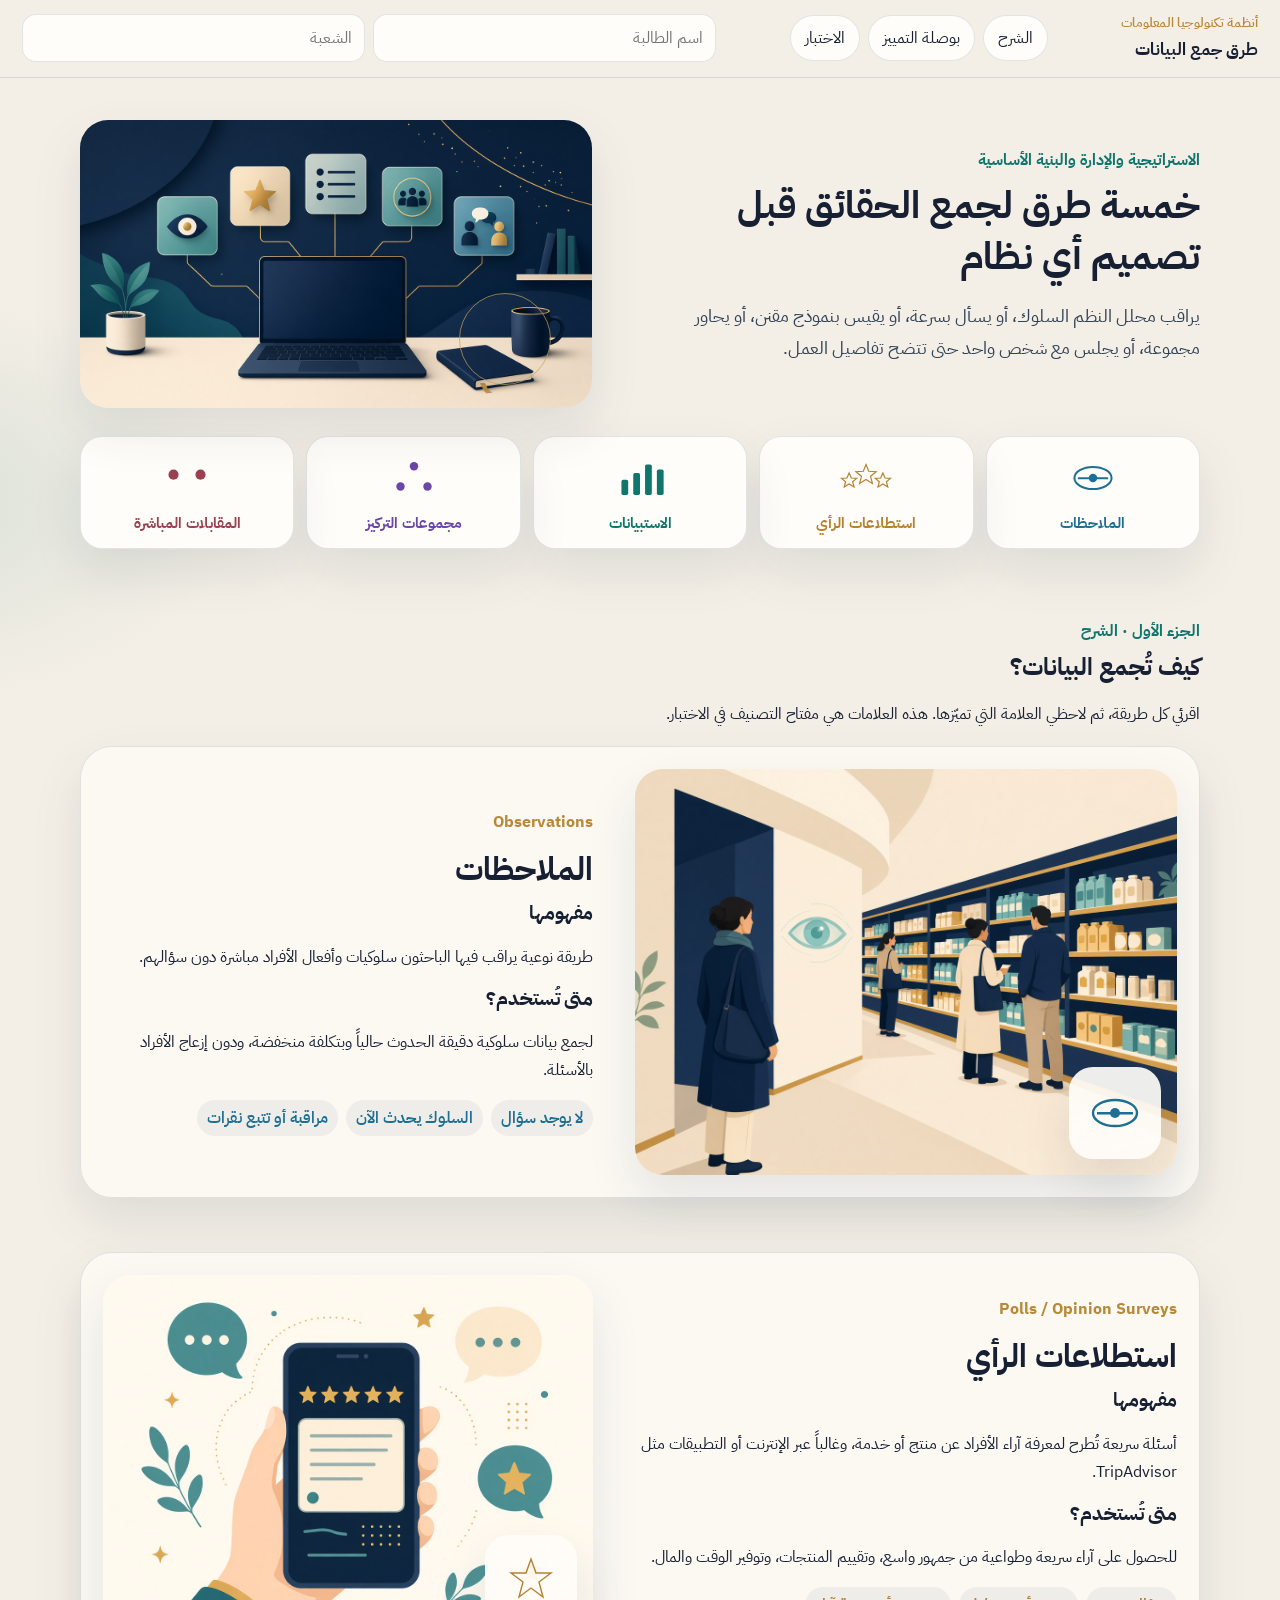
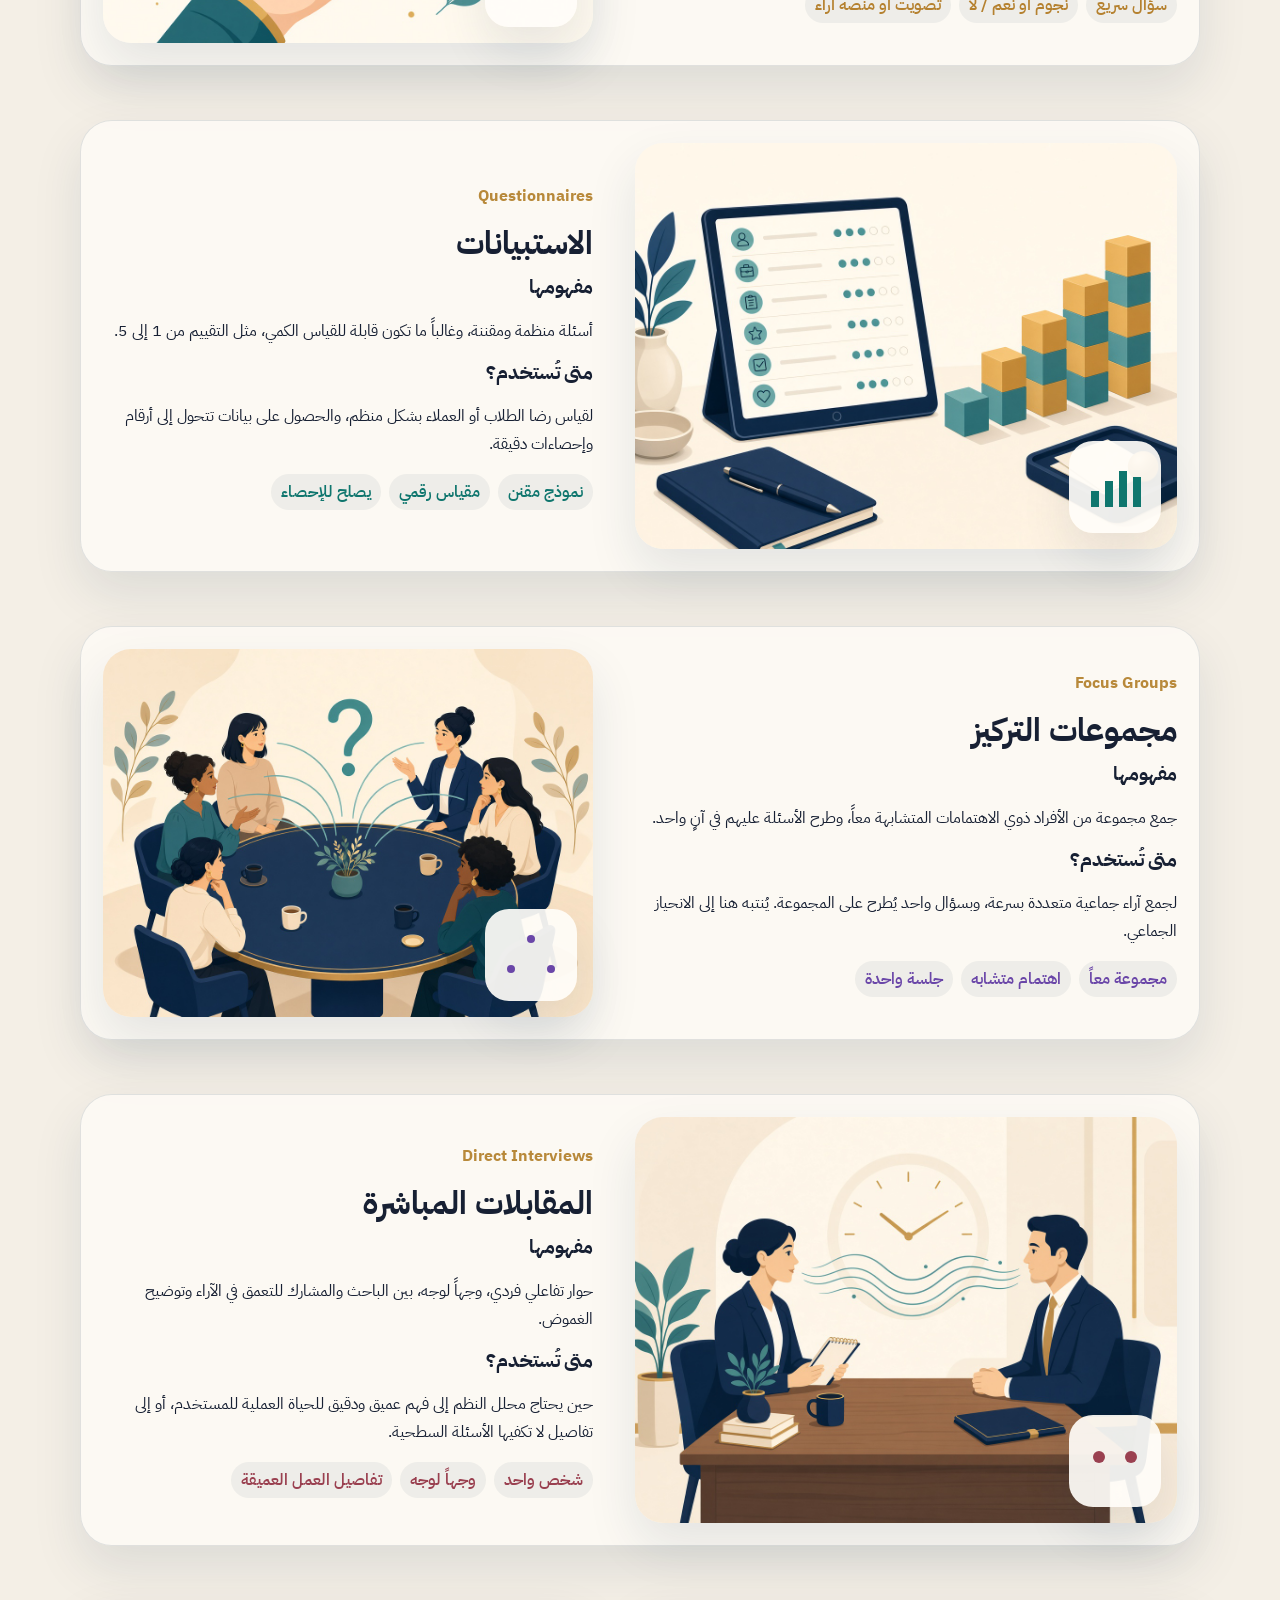
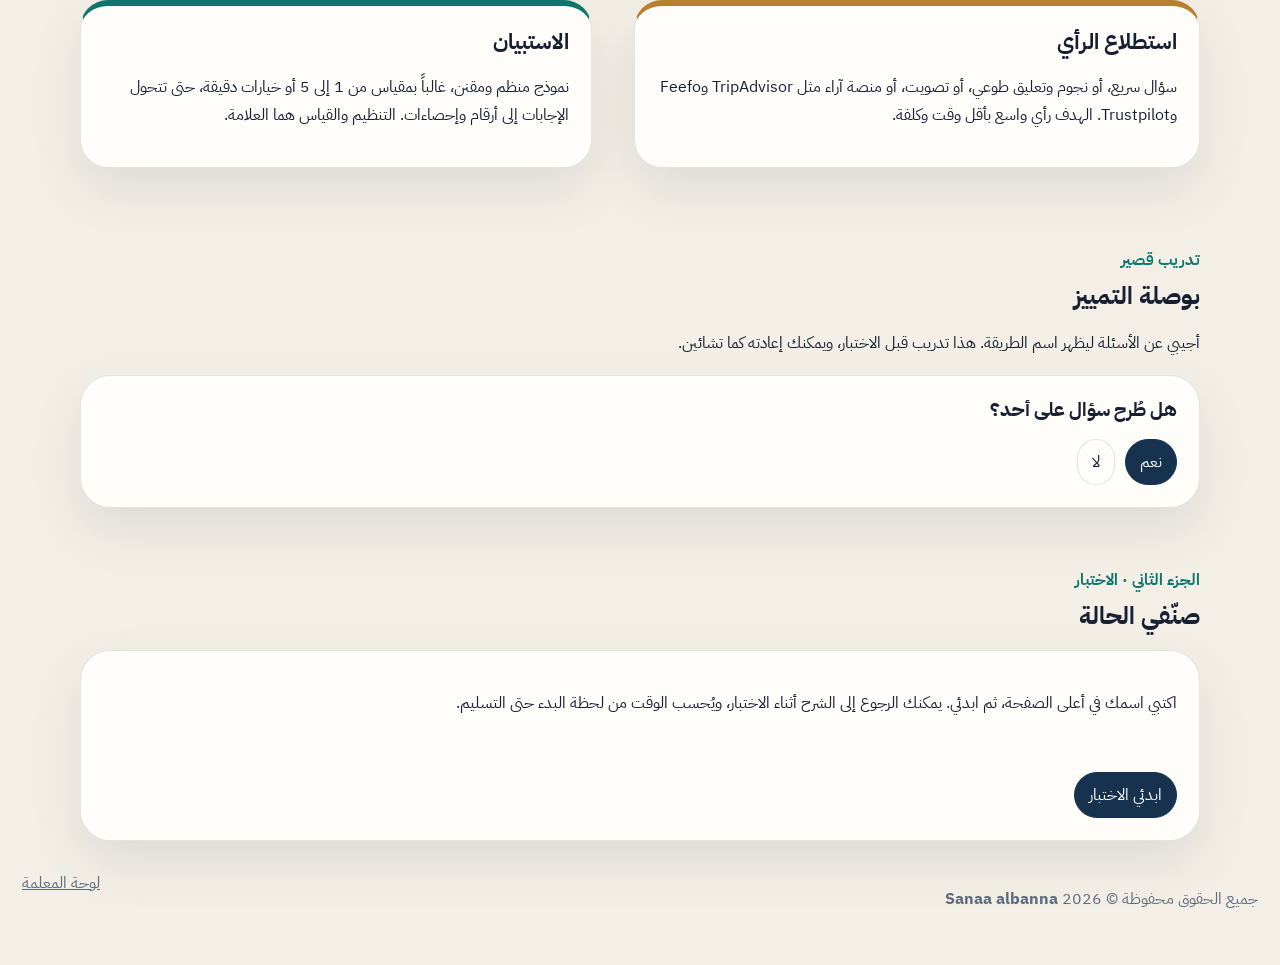
==== index.html @ c30f9d6f "Add the data collection lesson and quiz with instant feedback." ====
<!DOCTYPE html>
<html lang="ar" dir="rtl">
<head>
  <meta charset="UTF-8">
  <meta name="viewport" content="width=device-width, initial-scale=1">
  <title>طرق جمع البيانات | أنظمة تكنولوجيا المعلومات</title>
  <link rel="icon" href="data:image/svg+xml,%3Csvg xmlns='http://www.w3.org/2000/svg' viewBox='0 0 32 32'%3E%3Crect rx='8' width='32' height='32' fill='%2316324f'/%3E%3Ccircle cx='16' cy='16' r='6' fill='%23c6a15b'/%3E%3C/svg%3E">
  <link rel="preconnect" href="https://fonts.googleapis.com">
  <link rel="preconnect" href="https://fonts.gstatic.com" crossorigin>
  <link href="https://fonts.googleapis.com/css2?family=IBM+Plex+Sans+Arabic:wght@400;500;600;700&display=swap" rel="stylesheet">
  <link rel="stylesheet" href="css/style.css">
</head>
<body>
  <header class="topbar">
    <a class="brand" href="#hero">
      <small>أنظمة تكنولوجيا المعلومات</small>
      <strong>طرق جمع البيانات</strong>
    </a>
    <nav class="nav">
      <a href="#lesson" data-track="nav-lesson">الشرح</a>
      <a href="#compass" data-track="nav-compass">بوصلة التمييز</a>
      <a href="#exam" data-track="nav-exam">الاختبار</a>
    </nav>
    <form class="who" id="who">
      <input id="student-name" name="name" type="text" maxlength="80" autocomplete="name" placeholder="اسم الطالبة" required>
      <input id="student-class" name="klass" type="text" maxlength="40" placeholder="الشعبة">
      <span class="live-clock" id="live-clock" hidden>0:00</span>
    </form>
  </header>

  <main>
    <section class="hero wrap" id="hero">
      <div class="hero-grid">
        <div>
          <p class="kicker">الاستراتيجية والإدارة والبنية الأساسية</p>
          <h1>خمسة طرق لجمع الحقائق قبل تصميم أي نظام</h1>
          <p class="lede">يراقب محلل النظم السلوك، أو يسأل بسرعة، أو يقيس بنموذج مقنن، أو يحاور مجموعة، أو يجلس مع شخص واحد حتى تتضح تفاصيل العمل.</p>
        </div>
        <div class="hero-visual">
          <img src="images/hero.jpg" alt="حاسوب تتصل به خمس لوحات تمثل طرق جمع البيانات">
        </div>
      </div>
      <div class="medals">
        <a class="medal" href="#m-observation" data-method="observation" data-track="medal">
          <svg viewBox="0 0 64 64" aria-hidden="true"><ellipse cx="32" cy="32" rx="22" ry="13" fill="none" stroke="currentColor" stroke-width="2.4"/><circle class="pupil" cx="32" cy="32" r="5" fill="currentColor"/><rect class="scan" x="14" y="31" width="36" height="2.5" rx="1" fill="currentColor"/></svg>
          <span>الملاحظات</span>
        </a>
        <a class="medal" href="#m-polls" data-method="polls" data-track="medal">
          <svg viewBox="0 0 64 64" aria-hidden="true"><g fill="none" stroke="currentColor" stroke-width="1.6"><polygon class="star" points="12,26 14.6,32 21,32.4 16.2,36.4 17.8,42.6 12,39 6.2,42.6 7.8,36.4 3,32.4 9.4,32"/><polygon class="star" points="32,16 35.2,24 44,24.6 37.4,30 39.6,38.4 32,33.8 24.4,38.4 26.6,30 20,24.6 28.8,24"/><polygon class="star" points="52,26 54.6,32 61,32.4 56.2,36.4 57.8,42.6 52,39 46.2,42.6 47.8,36.4 43,32.4 49.4,32"/></g></svg>
          <span>استطلاعات الرأي</span>
        </a>
        <a class="medal" href="#m-questionnaires" data-method="questionnaires" data-track="medal">
          <svg viewBox="0 0 64 64" aria-hidden="true"><g fill="currentColor"><rect class="grow" x="10" y="34" width="8" height="18" rx="2"/><rect class="grow" x="24" y="26" width="8" height="26" rx="2"/><rect class="grow" x="38" y="16" width="8" height="36" rx="2"/><rect class="grow" x="52" y="22" width="8" height="30" rx="2"/></g></svg>
          <span>الاستبيانات</span>
        </a>
        <a class="medal" href="#m-focus" data-method="focus" data-track="medal">
          <svg viewBox="0 0 64 64" aria-hidden="true"><g fill="none" stroke="currentColor" stroke-width="1.8"><path class="link-arc" d="M16 40 C24 18, 40 18, 48 40"/><circle cx="16" cy="42" r="5" fill="currentColor" stroke="none"/><circle cx="32" cy="18" r="5" fill="currentColor" stroke="none"/><circle cx="48" cy="42" r="5" fill="currentColor" stroke="none"/></g></svg>
          <span>مجموعات التركيز</span>
        </a>
        <a class="medal" href="#m-interviews" data-method="interviews" data-track="medal">
          <svg viewBox="0 0 64 64" aria-hidden="true"><circle cx="16" cy="28" r="6" fill="currentColor"/><circle cx="48" cy="28" r="6" fill="currentColor"/><path class="wave" d="M22 30 C28 22, 36 38, 42 30" fill="none" stroke="currentColor" stroke-width="2.4"/></svg>
          <span>المقابلات المباشرة</span>
        </a>
      </div>
    </section>

    <section class="lesson wrap" id="lesson">
      <div class="section-head">
        <p class="kicker">الجزء الأول · الشرح</p>
        <h2>كيف تُجمع البيانات؟</h2>
        <p>اقرئي كل طريقة، ثم لاحظي العلامة التي تميّزها. هذه العلامات هي مفتاح التصنيف في الاختبار.</p>
      </div>

      <article class="method" id="m-observation" style="--c:#1d6f93">
        <div class="method-copy">
          <p class="en">Observations</p>
          <h2>الملاحظات</h2>
          <h3>مفهومها</h3>
          <p>طريقة نوعية يراقب فيها الباحثون سلوكيات وأفعال الأفراد مباشرة دون سؤالهم.</p>
          <h3>متى تُستخدم؟</h3>
          <p>لجمع بيانات سلوكية دقيقة الحدوث حالياً وبتكلفة منخفضة، ودون إزعاج الأفراد بالأسئلة.</p>
          <ul class="signs">
            <li>لا يوجد سؤال</li>
            <li>السلوك يحدث الآن</li>
            <li>مراقبة أو تتبع نقرات</li>
          </ul>
        </div>
        <figure>
          <img src="images/observation.jpg" alt="باحثة تراقب المتسوقين في الممر دون أن تسألهم">
          <div class="motion-badge" aria-hidden="true">
            <svg viewBox="0 0 64 64"><ellipse cx="32" cy="32" rx="22" ry="13" fill="none" stroke="currentColor" stroke-width="2.4"/><circle cx="32" cy="32" r="5" fill="currentColor"/><rect class="scan" x="14" y="31" width="36" height="2.5" fill="currentColor"/></svg>
          </div>
        </figure>
      </article>

      <article class="method" id="m-polls" style="--c:#b5812f">
        <div class="method-copy">
          <p class="en">Polls / Opinion Surveys</p>
          <h2>استطلاعات الرأي</h2>
          <h3>مفهومها</h3>
          <p>أسئلة سريعة تُطرح لمعرفة آراء الأفراد عن منتج أو خدمة، وغالباً عبر الإنترنت أو التطبيقات مثل TripAdvisor.</p>
          <h3>متى تُستخدم؟</h3>
          <p>للحصول على آراء سريعة وطواعية من جمهور واسع، وتقييم المنتجات، وتوفير الوقت والمال.</p>
          <ul class="signs">
            <li>سؤال سريع</li>
            <li>نجوم أو نعم / لا</li>
            <li>تصويت أو منصة آراء</li>
          </ul>
        </div>
        <figure>
          <img src="images/polls.jpg" alt="هاتف يعرض تقييماً بالنجوم وآراء طوعية">
          <div class="motion-badge" aria-hidden="true">
            <svg viewBox="0 0 64 64"><polygon class="star" points="32,10 37,24 52,24 40,33 44,48 32,39 20,48 24,33 12,24 27,24"/></svg>
          </div>
        </figure>
      </article>

      <article class="method" id="m-questionnaires" style="--c:#0f766e">
        <div class="method-copy">
          <p class="en">Questionnaires</p>
          <h2>الاستبيانات</h2>
          <h3>مفهومها</h3>
          <p>أسئلة منظمة ومقننة، وغالباً ما تكون قابلة للقياس الكمي، مثل التقييم من 1 إلى 5.</p>
          <h3>متى تُستخدم؟</h3>
          <p>لقياس رضا الطلاب أو العملاء بشكل منظم، والحصول على بيانات تتحول إلى أرقام وإحصاءات دقيقة.</p>
          <ul class="signs">
            <li>نموذج مقنن</li>
            <li>مقياس رقمي</li>
            <li>يصلح للإحصاء</li>
          </ul>
        </div>
        <figure>
          <img src="images/questionnaire.jpg" alt="نموذج تقييم منظم وإلى جانبه أعمدة إحصائية">
          <div class="motion-badge" aria-hidden="true">
            <svg viewBox="0 0 64 64"><g fill="currentColor"><rect class="grow" x="8" y="36" width="8" height="16"/><rect class="grow" x="22" y="26" width="8" height="26"/><rect class="grow" x="36" y="16" width="8" height="36"/><rect class="grow" x="50" y="22" width="8" height="30"/></g></svg>
          </div>
        </figure>
      </article>

      <article class="method" id="m-focus" style="--c:#6a46a8">
        <div class="method-copy">
          <p class="en">Focus Groups</p>
          <h2>مجموعات التركيز</h2>
          <h3>مفهومها</h3>
          <p>جمع مجموعة من الأفراد ذوي الاهتمامات المتشابهة معاً، وطرح الأسئلة عليهم في آنٍ واحد.</p>
          <h3>متى تُستخدم؟</h3>
          <p>لجمع آراء جماعية متعددة بسرعة، وبسؤال واحد يُطرح على المجموعة. يُنتبه هنا إلى الانحياز الجماعي.</p>
          <ul class="signs">
            <li>مجموعة معاً</li>
            <li>اهتمام متشابه</li>
            <li>جلسة واحدة</li>
          </ul>
        </div>
        <figure>
          <img src="images/focus.jpg" alt="ست نساء يتناقشن حول طاولة واحدة">
          <div class="motion-badge" aria-hidden="true">
            <svg viewBox="0 0 64 64"><path class="link-arc" d="M12 44 C24 16, 40 16, 52 44" fill="none" stroke="currentColor" stroke-width="2"/><circle cx="12" cy="46" r="4" fill="currentColor"/><circle cx="32" cy="16" r="4" fill="currentColor"/><circle cx="52" cy="46" r="4" fill="currentColor"/></svg>
          </div>
        </figure>
      </article>

      <article class="method" id="m-interviews" style="--c:#9a4050">
        <div class="method-copy">
          <p class="en">Direct Interviews</p>
          <h2>المقابلات المباشرة</h2>
          <h3>مفهومها</h3>
          <p>حوار تفاعلي فردي، وجهاً لوجه، بين الباحث والمشارك للتعمق في الآراء وتوضيح الغموض.</p>
          <h3>متى تُستخدم؟</h3>
          <p>حين يحتاج محلل النظم إلى فهم عميق ودقيق للحياة العملية للمستخدم، أو إلى تفاصيل لا تكفيها الأسئلة السطحية.</p>
          <ul class="signs">
            <li>شخص واحد</li>
            <li>وجهاً لوجه</li>
            <li>تفاصيل العمل العميقة</li>
          </ul>
        </div>
        <figure>
          <img src="images/interview.jpg" alt="حوار وجهاً لوجه بين محللة ومسؤول على مكتب">
          <div class="motion-badge" aria-hidden="true">
            <svg viewBox="0 0 64 64"><circle cx="16" cy="28" r="6" fill="currentColor"/><circle cx="48" cy="28" r="6" fill="currentColor"/><path class="wave" d="M22 30 C28 20, 36 40, 42 30" fill="none" stroke="currentColor" stroke-width="2.4"/></svg>
          </div>
        </figure>
      </article>

      <div class="split">
        <article class="panel poll">
          <h3>استطلاع الرأي</h3>
          <p>سؤال سريع، أو نجوم وتعليق طوعي، أو تصويت، أو منصة آراء مثل TripAdvisor وFeefo وTrustpilot. الهدف رأي واسع بأقل وقت وكلفة.</p>
        </article>
        <article class="panel quest">
          <h3>الاستبيان</h3>
          <p>نموذج منظم ومقنن، غالباً بمقياس من 1 إلى 5 أو خيارات دقيقة، حتى تتحول الإجابات إلى أرقام وإحصاءات. التنظيم والقياس هما العلامة.</p>
        </article>
      </div>
    </section>

    <section class="compass wrap" id="compass">
      <div class="section-head">
        <p class="kicker">تدريب قصير</p>
        <h2>بوصلة التمييز</h2>
        <p>أجيبي عن الأسئلة ليظهر اسم الطريقة. هذا تدريب قبل الاختبار، ويمكنك إعادته كما تشائين.</p>
      </div>
      <div class="compass-card" id="compass-card"></div>
    </section>

    <section class="exam-wrap wrap" id="exam">
      <div class="section-head">
        <p class="kicker">الجزء الثاني · الاختبار</p>
        <h2>صنّفي الحالة</h2>
      </div>
      <div id="exam-root"></div>
    </section>
  </main>

  <footer class="site-footer">
    <p>جميع الحقوق محفوظة © 2026 <b>Sanaa albanna</b></p>
    <a href="teacher.html">لوحة المعلمة</a>
  </footer>

  <script src="js/config.js"></script>
  <script src="js/questions.js"></script>
  <script src="js/app.js"></script>
</body>
</html>
---- css/style.css ----
:root {
  --ink: #172033;
  --muted: #5c6b7e;
  --navy: #16324f;
  --cream: #f4efe6;
  --paper: #fffdf9;
  --line: rgba(22, 50, 79, 0.12);
  --gold: #b8893a;
  --teal: #0f766e;
  --obs: #1d6f93;
  --poll: #b5812f;
  --quest: #0f766e;
  --focus: #6a46a8;
  --talk: #9a4050;
  --shadow: 0 22px 50px rgba(22, 50, 79, 0.1);
  --radius: 28px;
}

* { box-sizing: border-box; }
html { scroll-behavior: smooth; }
body {
  margin: 0;
  color: var(--ink);
  font-family: "IBM Plex Sans Arabic", "Segoe UI", Tahoma, sans-serif;
  background:
    radial-gradient(900px 420px at 100% -10%, rgba(184, 137, 58, 0.18), transparent 55%),
    radial-gradient(760px 420px at -10% 12%, rgba(15, 118, 110, 0.12), transparent 50%),
    var(--cream);
  line-height: 1.75;
}
img { max-width: 100%; display: block; }
button, input { font: inherit; }
a { color: inherit; }
.wrap { width: min(1120px, calc(100% - 32px)); margin-inline: auto; }

.topbar {
  position: sticky;
  top: 0;
  z-index: 30;
  display: flex;
  align-items: center;
  gap: 18px;
  justify-content: space-between;
  padding: 12px 22px;
  background: rgba(244, 239, 230, 0.9);
  backdrop-filter: blur(16px);
  border-bottom: 1px solid var(--line);
}
.brand { display: grid; text-decoration: none; }
.brand small { color: var(--gold); font-weight: 600; letter-spacing: 0; }
.brand strong { font-size: 1.05rem; }
.nav { display: flex; gap: 8px; }
.nav a, .who input, .btn, .choice, .dot, .medal {
  border: 1px solid var(--line);
  background: var(--paper);
  color: var(--ink);
  border-radius: 999px;
  text-decoration: none;
}
.nav a, .btn { padding: 8px 14px; cursor: pointer; }
.nav a[aria-current="true"] { background: var(--navy); color: white; border-color: var(--navy); }
.who { display: flex; gap: 8px; }
.who input {
  padding: 9px 12px;
  min-width: 140px;
  border-radius: 14px;
}
.live-clock {
  min-width: 72px;
  text-align: center;
  font-weight: 700;
  color: var(--navy);
}

.hero { padding: 42px 0 10px; }
.hero-grid, .method, .split {
  display: grid;
  grid-template-columns: 1.05fr 0.95fr;
  gap: 42px;
  align-items: center;
}
.kicker {
  margin: 0 0 6px;
  color: var(--teal);
  font-weight: 700;
}
h1, h2, h3 { line-height: 1.35; margin: 0 0 10px; }
h1 { font-size: clamp(1.8rem, 3vw, 3rem); }
.lede { font-size: 1.12rem; color: #314255; }
.hero-visual { position: relative; }
.hero-visual img, .method img {
  width: 100%;
  border-radius: var(--radius);
  object-fit: cover;
  box-shadow: var(--shadow);
}
.hero-visual img { aspect-ratio: 16/9; animation: drift 18s ease-in-out infinite alternate; }
.method img { aspect-ratio: 4/3; }
.hero-visual::after {
  content: "";
  position: absolute;
  inset: auto 8% 8% auto;
  width: 90px;
  height: 90px;
  border: 1px solid rgba(198, 161, 91, 0.7);
  border-radius: 50%;
  animation: spin 14s linear infinite;
}

.medals {
  display: grid;
  grid-template-columns: repeat(5, 1fr);
  gap: 12px;
  margin: 28px 0 10px;
}
.medal {
  display: grid;
  justify-items: center;
  gap: 6px;
  padding: 14px 8px 12px;
  border-radius: 22px;
  text-align: center;
  box-shadow: var(--shadow);
  animation: floaty 4.5s ease-in-out infinite;
}
.medal:nth-child(2) { animation-delay: .4s; }
.medal:nth-child(3) { animation-delay: .8s; }
.medal:nth-child(4) { animation-delay: 1.2s; }
.medal:nth-child(5) { animation-delay: 1.6s; }
.medal svg { width: 54px; height: 54px; }
.medal span { font-weight: 700; font-size: 0.92rem; }
.medal[data-method="observation"] { color: var(--obs); }
.medal[data-method="polls"] { color: var(--poll); }
.medal[data-method="questionnaires"] { color: var(--quest); }
.medal[data-method="focus"] { color: var(--focus); }
.medal[data-method="interviews"] { color: var(--talk); }

.lesson { padding: 20px 0 10px; }
.section-head { max-width: 680px; margin: 28px 0 18px; }
.method {
  margin: 18px 0 54px;
  background: rgba(255, 253, 249, 0.72);
  border: 1px solid var(--line);
  border-radius: 32px;
  padding: 22px;
  box-shadow: var(--shadow);
}
.method:nth-child(even) .method-copy { order: 2; }
.method-copy h2 { font-size: 2rem; }
.en { margin: 0 0 12px; color: var(--gold); font-weight: 700; }
.signs { padding: 0; margin: 14px 0 0; list-style: none; display: flex; flex-wrap: wrap; gap: 8px; }
.signs li {
  background: rgba(22, 50, 79, 0.06);
  color: var(--c);
  border-radius: 999px;
  padding: 4px 10px;
  font-weight: 600;
}
.lock input, #search {
  display: block;
  width: min(420px, 100%);
  margin: 8px 0 12px;
  padding: 10px 12px;
  border-radius: 12px;
  border: 1px solid var(--line);
  background: white;
}
figure { margin: 0; position: relative; }
.motion-badge {
  position: absolute;
  inset: auto 16px 16px auto;
  width: 92px;
  height: 92px;
  border-radius: 24px;
  background: rgba(255, 253, 249, 0.92);
  display: grid;
  place-items: center;
  box-shadow: var(--shadow);
  color: var(--c);
}
.motion-badge svg { width: 64px; height: 64px; overflow: visible; }

.scan { animation: scan 2.6s ease-in-out infinite; transform-origin: center; }
.star { fill: transparent; stroke: currentColor; stroke-width: 1.4; animation: starfill 2.8s ease-in-out infinite; }
.star:nth-child(2) { animation-delay: .2s; }
.star:nth-child(3) { animation-delay: .4s; }
.star:nth-child(4) { animation-delay: .6s; }
.star:nth-child(5) { animation-delay: .8s; }
.grow { transform-origin: bottom; animation: grow 2.2s ease-in-out infinite; }
.grow:nth-child(2) { animation-delay: .15s; }
.grow:nth-child(3) { animation-delay: .3s; }
.grow:nth-child(4) { animation-delay: .45s; }
.link-arc { stroke-dasharray: 80; stroke-dashoffset: 80; animation: draw 3s ease-in-out infinite; }
.wave { stroke-dasharray: 90; stroke-dashoffset: 90; animation: draw 2.4s ease-in-out infinite; }

.split { margin: 10px 0 40px; }
.panel {
  background: var(--paper);
  border-radius: 28px;
  padding: 22px;
  border: 1px solid var(--line);
  box-shadow: var(--shadow);
  min-height: 100%;
}
.panel h3 { font-size: 1.35rem; }
.panel.poll { border-top: 6px solid var(--poll); }
.panel.quest { border-top: 6px solid var(--quest); }

.compass-card, .qcard, .gate, .result {
  background: var(--paper);
  border: 1px solid var(--line);
  border-radius: 30px;
  box-shadow: var(--shadow);
  padding: 22px;
}
.compass { padding-bottom: 30px; }
.yesno { display: flex; gap: 10px; margin-top: 16px; }
.choice-list { display: grid; gap: 10px; margin: 16px 0; }
.choice {
  text-align: right;
  padding: 14px 16px;
  border-radius: 16px;
  cursor: pointer;
  display: flex;
  align-items: center;
  gap: 10px;
}
.choice i {
  width: 12px;
  height: 12px;
  border-radius: 50%;
  background: var(--dot, var(--navy));
  display: block;
}
.choice.is-on { border-color: var(--navy); background: #f3f7fb; outline: 2px solid rgba(22, 50, 79, 0.16); }
.choice.is-right { border-color: var(--teal); background: #e7f6f3; outline: 2px solid rgba(15, 118, 110, 0.2); }
.choice.is-wrong { border-color: var(--talk); background: #fdecee; outline: 2px solid rgba(154, 64, 80, 0.18); }
.choice:disabled { cursor: default; }
.hint.good { color: var(--teal); }
.dot.is-good { background: #e5f3f1; border-color: #b7ddd7; color: #0f766e; }
.dot.is-bad { background: #fdecee; border-color: #f3c9cf; color: #9a4050; }
.dot.is-on.is-good { background: #0f766e; color: white; }
.dot.is-on.is-bad { background: #9a4050; color: white; }
.choice[data-method="observation"] { --dot: var(--obs); }
.choice[data-method="polls"] { --dot: var(--poll); }
.choice[data-method="questionnaires"] { --dot: var(--quest); }
.choice[data-method="focus"] { --dot: var(--focus); }
.choice[data-method="interviews"] { --dot: var(--talk); }
.btn.primary { background: var(--navy); color: white; border-color: var(--navy); }
.btn.ghost { background: transparent; }
.q-top, .pager, .result-actions, .stats-line { display: flex; justify-content: space-between; gap: 12px; align-items: center; flex-wrap: wrap; }
.meter { height: 8px; background: #ece6db; border-radius: 99px; overflow: hidden; margin: 10px 0; }
.meter b { display: block; height: 100%; background: linear-gradient(90deg, var(--teal), var(--gold)); width: 0; }
.dots { display: grid; grid-template-columns: repeat(10, 1fr); gap: 6px; margin-top: 14px; }
.dot {
  height: 34px;
  border-radius: 10px;
  cursor: pointer;
  padding: 0;
}
.dot.is-on { background: var(--navy); color: white; }
.dot.is-done { background: #e5f3f1; border-color: #b7ddd7; }
.hint { color: var(--talk); min-height: 1.4em; font-weight: 600; }
.tag {
  display: inline-block;
  background: #f6efe2;
  color: var(--gold);
  border-radius: 999px;
  padding: 2px 10px;
  font-size: 0.85rem;
  font-weight: 700;
}
.confirm {
  margin-top: 12px;
  padding: 12px;
  border-radius: 16px;
  background: #f8f4ea;
}

.result-grid { display: grid; grid-template-columns: 220px 1fr; gap: 22px; align-items: center; }
.ring {
  width: 190px;
  height: 190px;
  border-radius: 50%;
  display: grid;
  place-items: center;
  background: conic-gradient(var(--teal) calc(var(--p) * 1%), #ece6db 0);
  animation: pop 0.6s ease;
}
.ring-hole {
  width: 146px;
  height: 146px;
  border-radius: 50%;
  background: white;
  display: grid;
  place-items: center;
  align-content: center;
}
.ring strong { font-size: 2.4rem; line-height: 1; }
.bar-row { display: grid; grid-template-columns: 140px 1fr 52px; gap: 8px; align-items: center; margin: 6px 0; }
.track { height: 8px; background: #efeae1; border-radius: 99px; overflow: hidden; }
.track i { display: block; height: 100%; width: 0; background: var(--c); transition: width 0.8s ease; }
.mistake {
  border-top: 1px solid var(--line);
  padding: 12px 0;
}
.mistake b { color: var(--talk); }
.ok { color: var(--teal); }

.site-footer {
  display: flex;
  justify-content: space-between;
  gap: 12px;
  flex-wrap: wrap;
  padding: 28px 22px 36px;
  color: var(--muted);
}

.reveal { animation: rise 0.8s ease both; }
.teacher-body { background: var(--cream); }
.teacher-head, .board, .lock, .setup { width: min(1180px, calc(100% - 28px)); margin: 18px auto; }
.cards { display: grid; grid-template-columns: repeat(4, 1fr); gap: 12px; }
.card, .lock, .setup, .board {
  background: var(--paper);
  border: 1px solid var(--line);
  border-radius: 22px;
  padding: 16px;
  box-shadow: var(--shadow);
}
.card strong { display: block; font-size: 1.6rem; }
.table-wrap { overflow: auto; }
table { width: 100%; border-collapse: collapse; font-size: 0.92rem; }
th, td { padding: 8px 10px; border-bottom: 1px solid var(--line); text-align: right; white-space: nowrap; }
th { background: #f7f3eb; }
tr.is-pick { background: #f3f7fb; }
.bad { color: var(--talk); font-weight: 700; }
.setup ol { padding-inline-start: 18px; }
.setup a { color: var(--teal); font-weight: 700; }

@keyframes drift { from { transform: scale(1); } to { transform: scale(1.045); } }
@keyframes spin { to { transform: rotate(360deg); } }
@keyframes floaty { 0%, 100% { transform: translateY(0); } 50% { transform: translateY(-7px); } }
@keyframes scan { 0%, 100% { transform: translateY(-10px); opacity: 0.25; } 50% { transform: translateY(10px); opacity: 1; } }
@keyframes starfill { 0%, 100% { fill: transparent; } 45%, 70% { fill: currentColor; } }
@keyframes grow { 0%, 100% { transform: scaleY(0.35); } 50% { transform: scaleY(1); } }
@keyframes draw { 0% { stroke-dashoffset: 80; } 60%, 100% { stroke-dashoffset: 0; } }
@keyframes rise { from { opacity: 0; transform: translateY(16px); } to { opacity: 1; transform: none; } }
@keyframes pop { from { transform: scale(0.92); } to { transform: none; } }
@keyframes shake { 0%, 100% { transform: translateX(0); } 25% { transform: translateX(-4px); } 75% { transform: translateX(4px); } }
.shake { animation: shake 0.35s ease; }

@media (max-width: 980px) {
  .hero-grid, .method, .split, .result-grid, .cards { grid-template-columns: 1fr; }
  .method:nth-child(even) .method-copy { order: 0; }
  .medals { grid-template-columns: repeat(2, 1fr); }
  .topbar { flex-wrap: wrap; }
  .dots { grid-template-columns: repeat(5, 1fr); }
}
@media (prefers-reduced-motion: reduce) {
  *, *::before, *::after {
    animation: none !important;
    transition: none !important;
  }
}
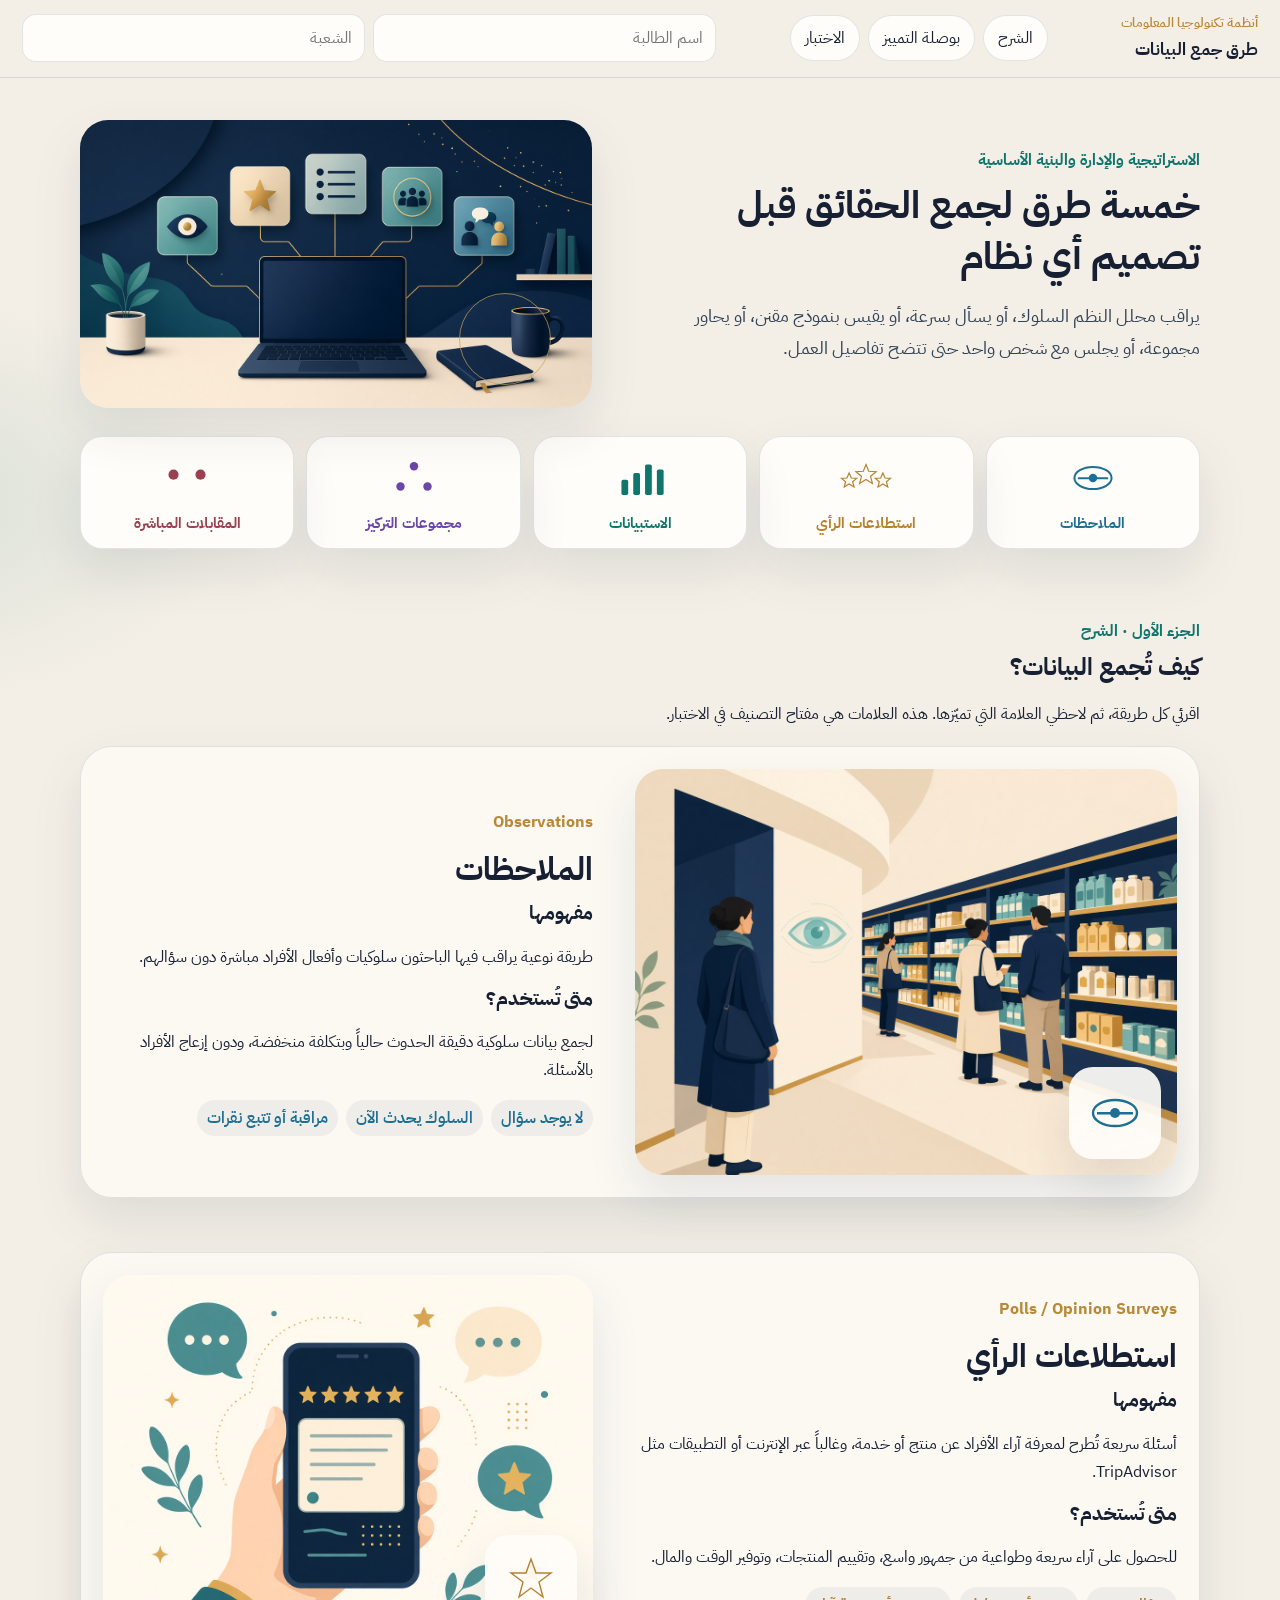
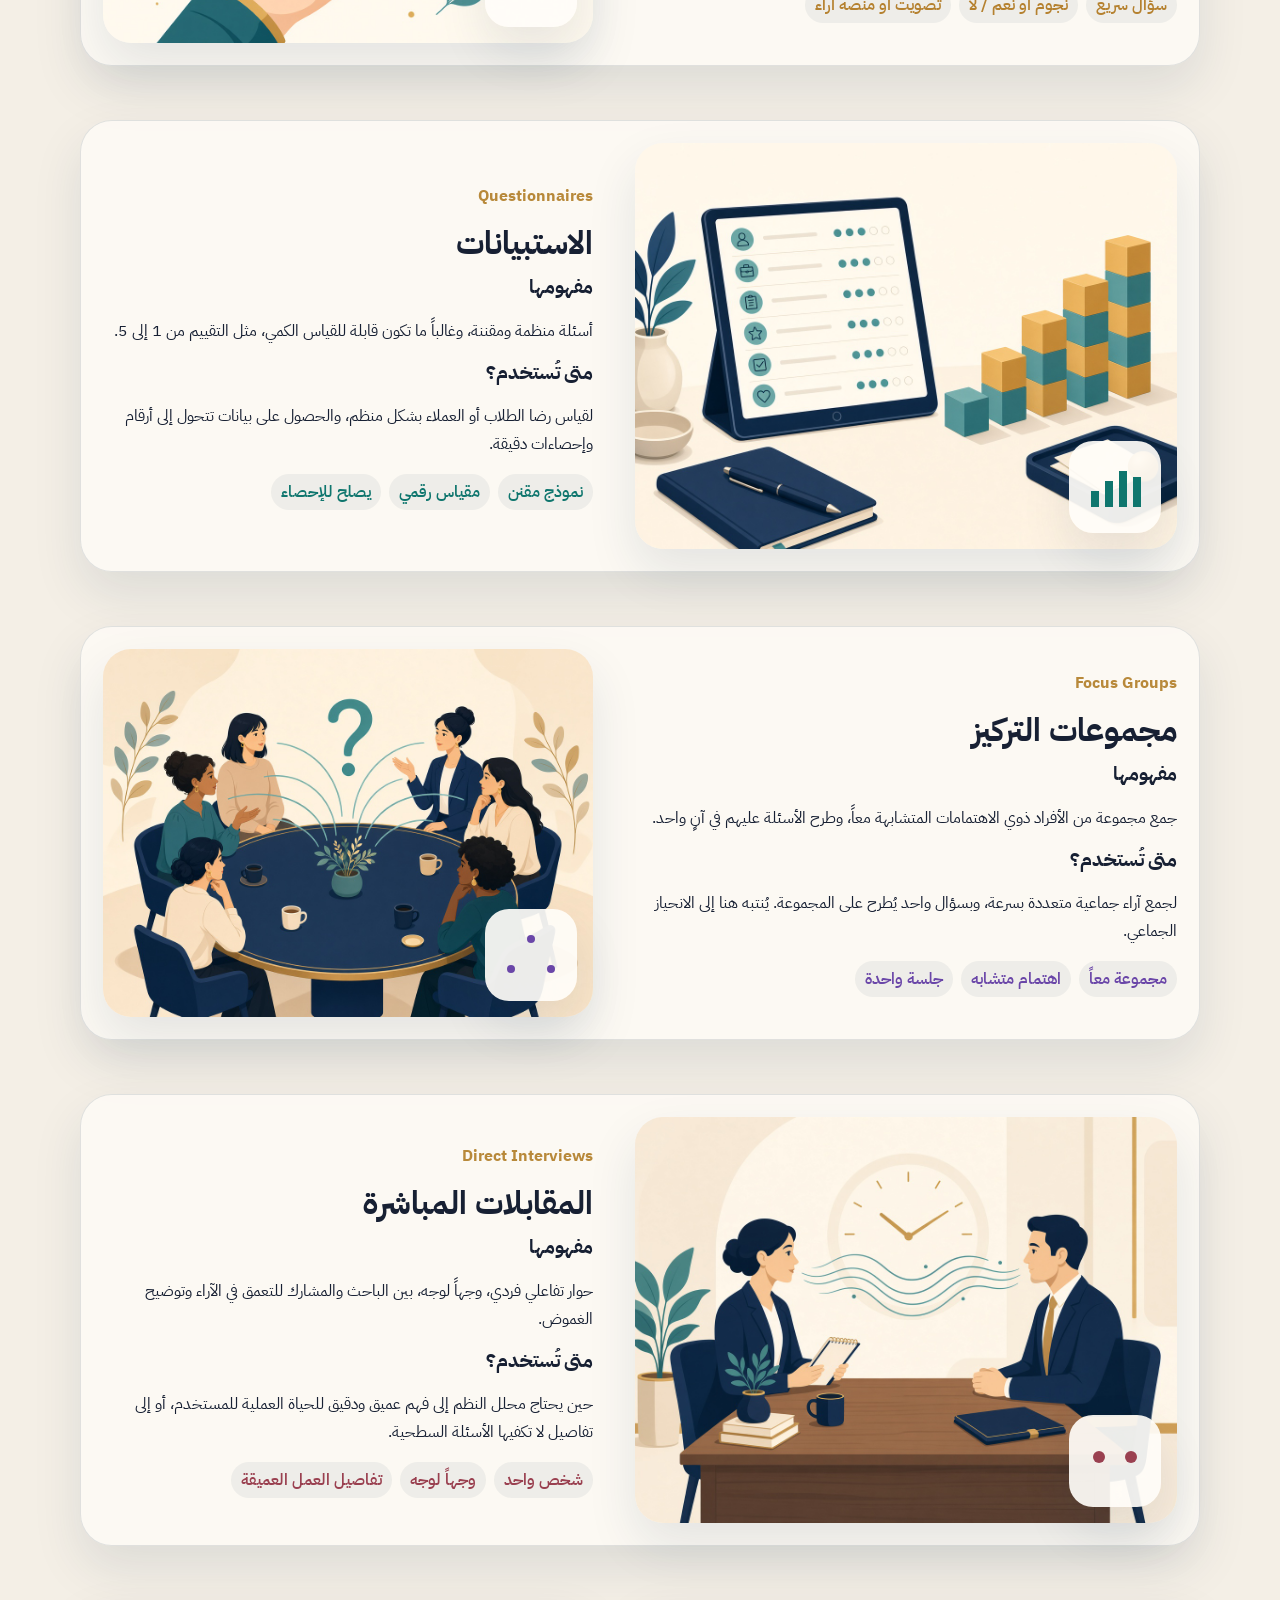
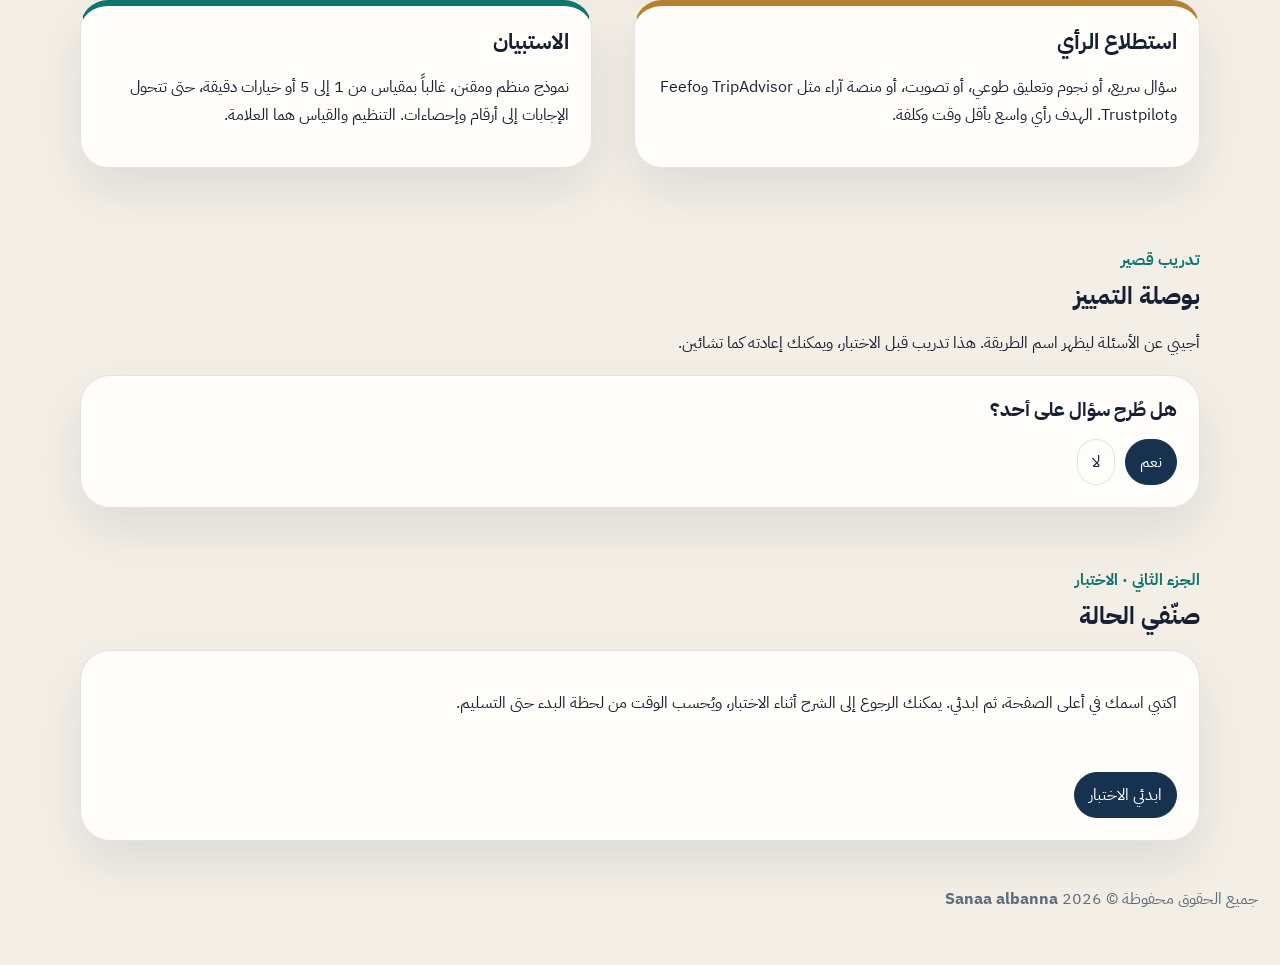
==== commit a4e8b0ac: "Hide the teacher board and result storage from the student page." ====
--- a/index.html
+++ b/index.html
@@ -213,7 +213,6 @@
 
   <footer class="site-footer">
     <p>جميع الحقوق محفوظة © 2026 <b>Sanaa albanna</b></p>
-    <a href="teacher.html">لوحة المعلمة</a>
   </footer>
 
   <script src="js/config.js"></script>
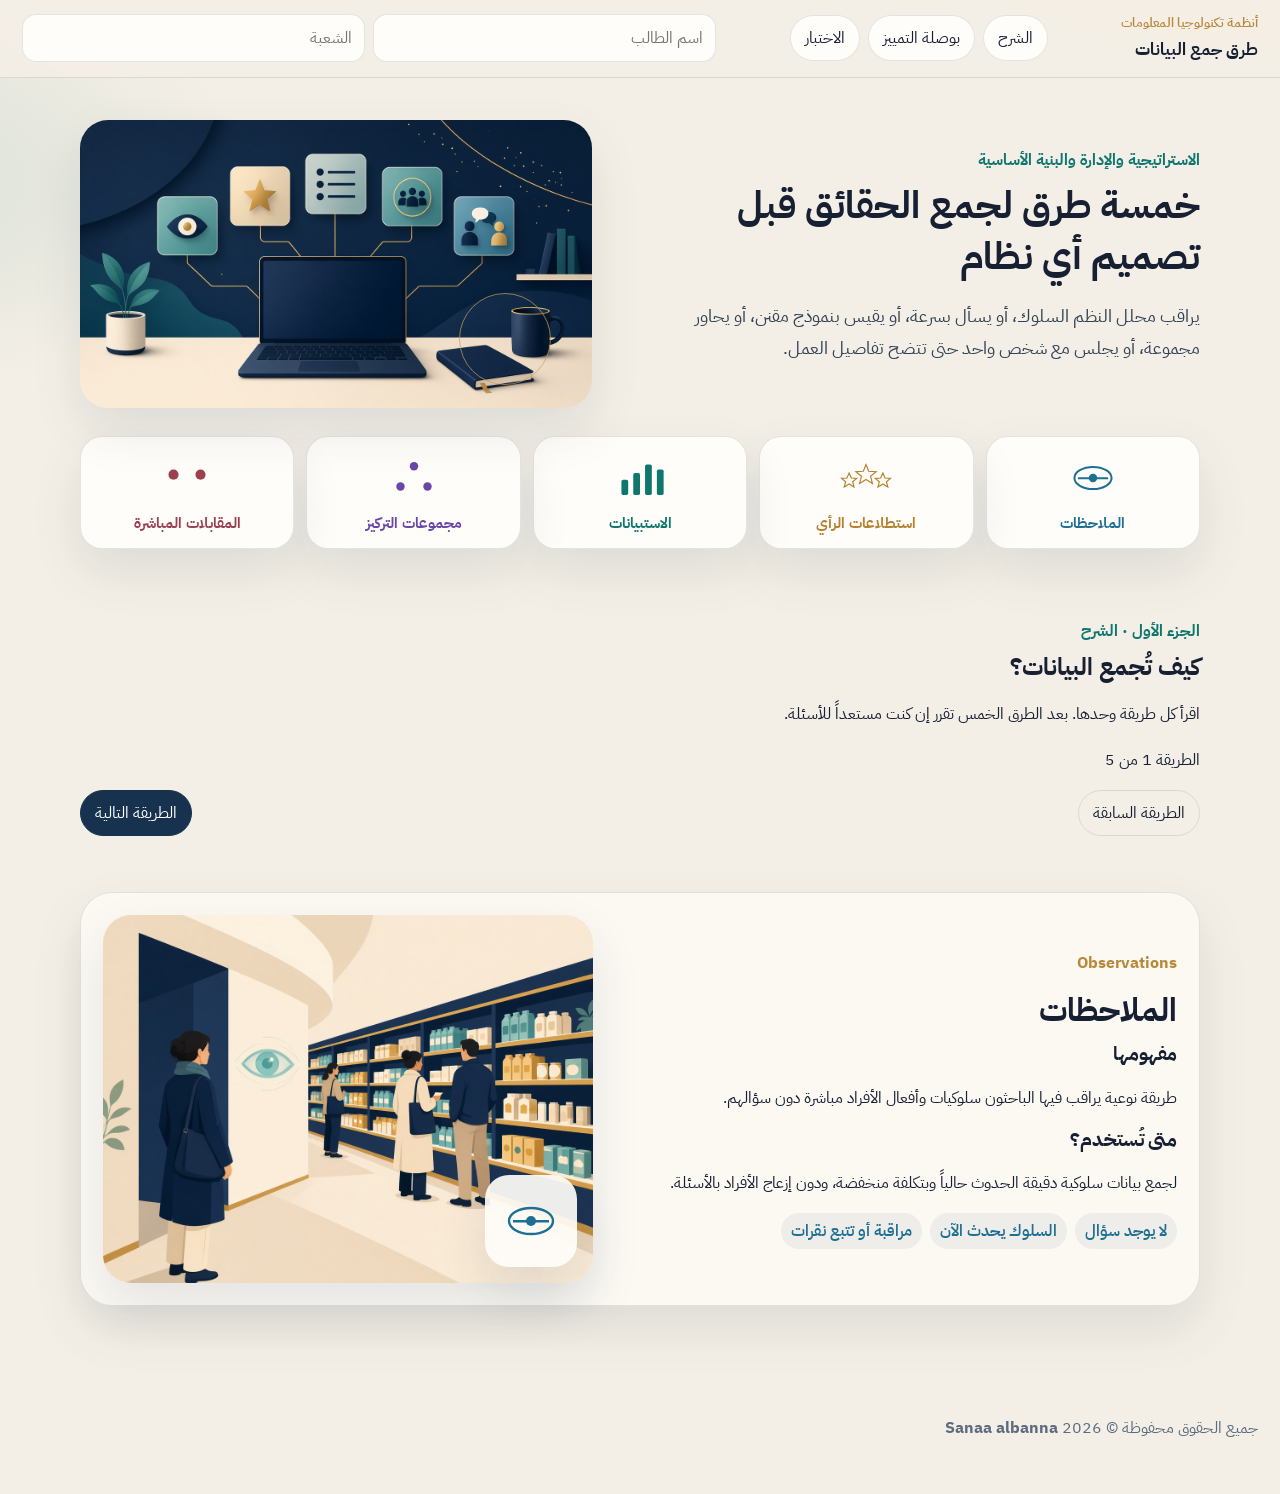
==== commit 5ed33271: "Show one data-collection method at a time before the quiz. Address the student in the masculine form" ====
--- a/index.html
+++ b/index.html
@@ -22,7 +22,7 @@
       <a href="#exam" data-track="nav-exam">الاختبار</a>
     </nav>
     <form class="who" id="who">
-      <input id="student-name" name="name" type="text" maxlength="80" autocomplete="name" placeholder="اسم الطالبة" required>
+      <input id="student-name" name="name" type="text" maxlength="80" autocomplete="name" placeholder="اسم الطالب" required>
       <input id="student-class" name="klass" type="text" maxlength="40" placeholder="الشعبة">
       <span class="live-clock" id="live-clock" hidden>0:00</span>
     </form>
@@ -68,7 +68,15 @@
       <div class="section-head">
         <p class="kicker">الجزء الأول · الشرح</p>
         <h2>كيف تُجمع البيانات؟</h2>
-        <p>اقرئي كل طريقة، ثم لاحظي العلامة التي تميّزها. هذه العلامات هي مفتاح التصنيف في الاختبار.</p>
+        <p>اقرأ كل طريقة وحدها. بعد الطرق الخمس تقرر إن كنت مستعداً للأسئلة.</p>
+      </div>
+      <div class="unit-bar" id="unit-bar">
+        <p id="unit-count">الطريقة 1 من 5</p>
+        <div class="pager">
+          <button class="btn ghost" id="unit-prev" type="button" data-track="unit-prev">الطريقة السابقة</button>
+          <button class="btn primary" id="unit-next" type="button" data-track="unit-next">الطريقة التالية</button>
+        </div>
+        <p class="hint" id="unit-hint"></p>
       </div>
 
       <article class="method" id="m-observation" style="--c:#1d6f93">
@@ -181,6 +189,18 @@
         </figure>
       </article>
 
+    </section>
+
+    <section class="ready wrap" id="ready" hidden>
+      <div class="gate">
+        <p class="kicker">بعد قراءة الطرق الخمس</p>
+        <h2>هل أنت مستعد؟</h2>
+        <p>هل أنت مستعد للإجابة عن أسئلة تتعلق بجمع البيانات؟ خذ وقتك في قراءة المعلومات والتركيز عليها قبل أن تبدأ.</p>
+        <div class="yesno">
+          <button class="btn primary" id="ready-yes" type="button" data-track="ready-yes">نعم، أنا مستعد</button>
+          <button class="btn" id="ready-no" type="button" data-track="ready-no">لا، أراجع الطرق مرة أخرى</button>
+        </div>
+      </div>
       <div class="split">
         <article class="panel poll">
           <h3>استطلاع الرأي</h3>
@@ -193,19 +213,19 @@
       </div>
     </section>
 
-    <section class="compass wrap" id="compass">
+    <section class="compass wrap" id="compass" hidden>
       <div class="section-head">
         <p class="kicker">تدريب قصير</p>
         <h2>بوصلة التمييز</h2>
-        <p>أجيبي عن الأسئلة ليظهر اسم الطريقة. هذا تدريب قبل الاختبار، ويمكنك إعادته كما تشائين.</p>
+        <p>أجب عن الأسئلة ليظهر اسم الطريقة. هذا تدريب قبل الاختبار، ويمكنك إعادته كما تشاء.</p>
       </div>
       <div class="compass-card" id="compass-card"></div>
     </section>
 
-    <section class="exam-wrap wrap" id="exam">
+    <section class="exam-wrap wrap" id="exam" hidden>
       <div class="section-head">
         <p class="kicker">الجزء الثاني · الاختبار</p>
-        <h2>صنّفي الحالة</h2>
+        <h2>صنّف الحالة</h2>
       </div>
       <div id="exam-root"></div>
     </section>
--- a/css/style.css
+++ b/css/style.css
@@ -137,6 +137,9 @@
 
 .lesson { padding: 20px 0 10px; }
 .section-head { max-width: 680px; margin: 28px 0 18px; }
+.method { display: none; }
+.method.is-current { display: grid; }
+.unit-bar { margin: 8px 0 18px; }
 .method {
   margin: 18px 0 54px;
   background: rgba(255, 253, 249, 0.72);
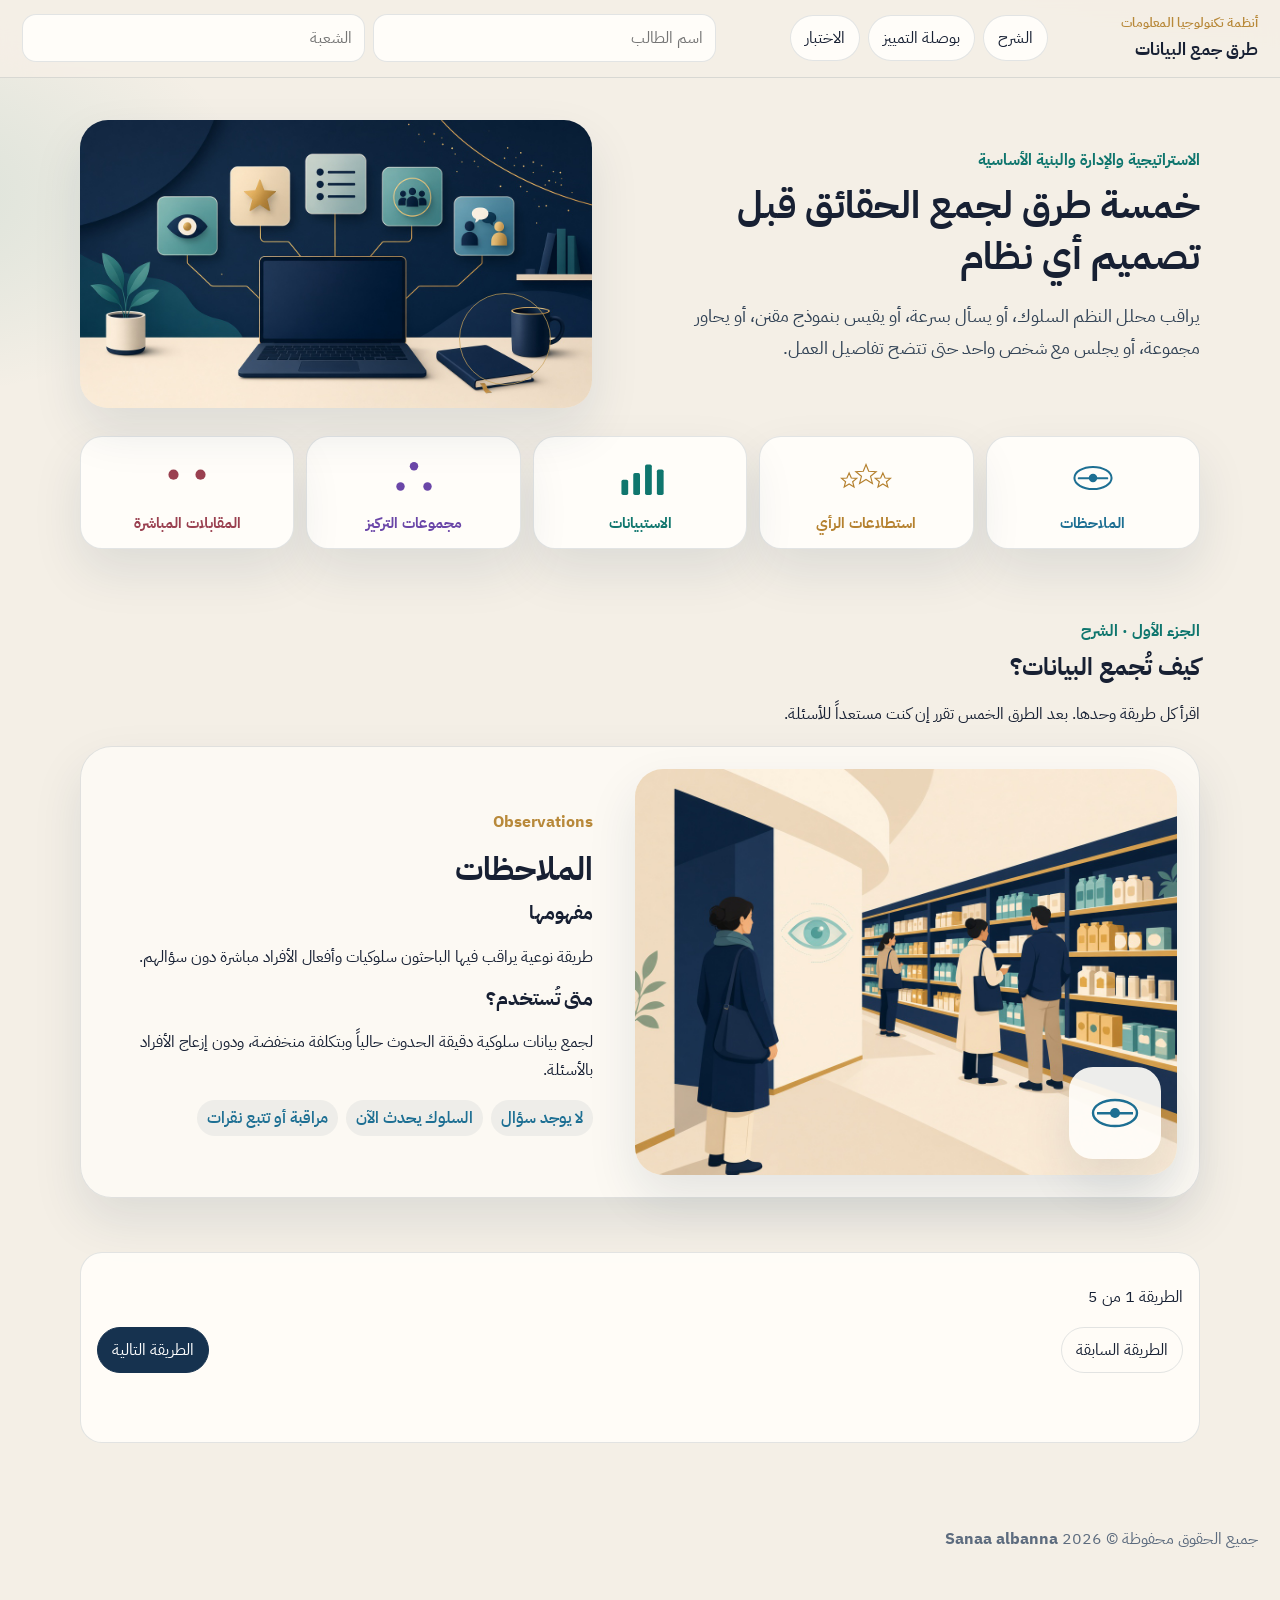
==== commit 232ae6b1: "Fix the next button so each data-collection method opens on its own." ====
--- a/index.html
+++ b/index.html
@@ -70,6 +70,117 @@
         <h2>كيف تُجمع البيانات؟</h2>
         <p>اقرأ كل طريقة وحدها. بعد الطرق الخمس تقرر إن كنت مستعداً للأسئلة.</p>
       </div>
+
+      <article class="method" id="m-observation" style="--c:#1d6f93">
+        <div class="method-copy">
+          <p class="en">Observations</p>
+          <h2>الملاحظات</h2>
+          <h3>مفهومها</h3>
+          <p>طريقة نوعية يراقب فيها الباحثون سلوكيات وأفعال الأفراد مباشرة دون سؤالهم.</p>
+          <h3>متى تُستخدم؟</h3>
+          <p>لجمع بيانات سلوكية دقيقة الحدوث حالياً وبتكلفة منخفضة، ودون إزعاج الأفراد بالأسئلة.</p>
+          <ul class="signs">
+            <li>لا يوجد سؤال</li>
+            <li>السلوك يحدث الآن</li>
+            <li>مراقبة أو تتبع نقرات</li>
+          </ul>
+        </div>
+        <figure>
+          <img src="images/observation.jpg" alt="باحثة تراقب المتسوقين في الممر دون أن تسألهم">
+          <div class="motion-badge" aria-hidden="true">
+            <svg viewBox="0 0 64 64"><ellipse cx="32" cy="32" rx="22" ry="13" fill="none" stroke="currentColor" stroke-width="2.4"/><circle cx="32" cy="32" r="5" fill="currentColor"/><rect class="scan" x="14" y="31" width="36" height="2.5" fill="currentColor"/></svg>
+          </div>
+        </figure>
+      </article>
+
+      <article class="method" id="m-polls" style="--c:#b5812f">
+        <div class="method-copy">
+          <p class="en">Polls / Opinion Surveys</p>
+          <h2>استطلاعات الرأي</h2>
+          <h3>مفهومها</h3>
+          <p>أسئلة سريعة تُطرح لمعرفة آراء الأفراد عن منتج أو خدمة، وغالباً عبر الإنترنت أو التطبيقات مثل TripAdvisor.</p>
+          <h3>متى تُستخدم؟</h3>
+          <p>للحصول على آراء سريعة وطواعية من جمهور واسع، وتقييم المنتجات، وتوفير الوقت والمال.</p>
+          <ul class="signs">
+            <li>سؤال سريع</li>
+            <li>نجوم أو نعم / لا</li>
+            <li>تصويت أو منصة آراء</li>
+          </ul>
+        </div>
+        <figure>
+          <img src="images/polls.jpg" alt="هاتف يعرض تقييماً بالنجوم وآراء طوعية">
+          <div class="motion-badge" aria-hidden="true">
+            <svg viewBox="0 0 64 64"><polygon class="star" points="32,10 37,24 52,24 40,33 44,48 32,39 20,48 24,33 12,24 27,24"/></svg>
+          </div>
+        </figure>
+      </article>
+
+      <article class="method" id="m-questionnaires" style="--c:#0f766e">
+        <div class="method-copy">
+          <p class="en">Questionnaires</p>
+          <h2>الاستبيانات</h2>
+          <h3>مفهومها</h3>
+          <p>أسئلة منظمة ومقننة، وغالباً ما تكون قابلة للقياس الكمي، مثل التقييم من 1 إلى 5.</p>
+          <h3>متى تُستخدم؟</h3>
+          <p>لقياس رضا الطلاب أو العملاء بشكل منظم، والحصول على بيانات تتحول إلى أرقام وإحصاءات دقيقة.</p>
+          <ul class="signs">
+            <li>نموذج مقنن</li>
+            <li>مقياس رقمي</li>
+            <li>يصلح للإحصاء</li>
+          </ul>
+        </div>
+        <figure>
+          <img src="images/questionnaire.jpg" alt="نموذج تقييم منظم وإلى جانبه أعمدة إحصائية">
+          <div class="motion-badge" aria-hidden="true">
+            <svg viewBox="0 0 64 64"><g fill="currentColor"><rect class="grow" x="8" y="36" width="8" height="16"/><rect class="grow" x="22" y="26" width="8" height="26"/><rect class="grow" x="36" y="16" width="8" height="36"/><rect class="grow" x="50" y="22" width="8" height="30"/></g></svg>
+          </div>
+        </figure>
+      </article>
+
+      <article class="method" id="m-focus" style="--c:#6a46a8">
+        <div class="method-copy">
+          <p class="en">Focus Groups</p>
+          <h2>مجموعات التركيز</h2>
+          <h3>مفهومها</h3>
+          <p>جمع مجموعة من الأفراد ذوي الاهتمامات المتشابهة معاً، وطرح الأسئلة عليهم في آنٍ واحد.</p>
+          <h3>متى تُستخدم؟</h3>
+          <p>لجمع آراء جماعية متعددة بسرعة، وبسؤال واحد يُطرح على المجموعة. يُنتبه هنا إلى الانحياز الجماعي.</p>
+          <ul class="signs">
+            <li>مجموعة معاً</li>
+            <li>اهتمام متشابه</li>
+            <li>جلسة واحدة</li>
+          </ul>
+        </div>
+        <figure>
+          <img src="images/focus.jpg" alt="ست نساء يتناقشن حول طاولة واحدة">
+          <div class="motion-badge" aria-hidden="true">
+            <svg viewBox="0 0 64 64"><path class="link-arc" d="M12 44 C24 16, 40 16, 52 44" fill="none" stroke="currentColor" stroke-width="2"/><circle cx="12" cy="46" r="4" fill="currentColor"/><circle cx="32" cy="16" r="4" fill="currentColor"/><circle cx="52" cy="46" r="4" fill="currentColor"/></svg>
+          </div>
+        </figure>
+      </article>
+
+      <article class="method" id="m-interviews" style="--c:#9a4050">
+        <div class="method-copy">
+          <p class="en">Direct Interviews</p>
+          <h2>المقابلات المباشرة</h2>
+          <h3>مفهومها</h3>
+          <p>حوار تفاعلي فردي، وجهاً لوجه، بين الباحث والمشارك للتعمق في الآراء وتوضيح الغموض.</p>
+          <h3>متى تُستخدم؟</h3>
+          <p>حين يحتاج محلل النظم إلى فهم عميق ودقيق للحياة العملية للمستخدم، أو إلى تفاصيل لا تكفيها الأسئلة السطحية.</p>
+          <ul class="signs">
+            <li>شخص واحد</li>
+            <li>وجهاً لوجه</li>
+            <li>تفاصيل العمل العميقة</li>
+          </ul>
+        </div>
+        <figure>
+          <img src="images/interview.jpg" alt="حوار وجهاً لوجه بين محللة ومسؤول على مكتب">
+          <div class="motion-badge" aria-hidden="true">
+            <svg viewBox="0 0 64 64"><circle cx="16" cy="28" r="6" fill="currentColor"/><circle cx="48" cy="28" r="6" fill="currentColor"/><path class="wave" d="M22 30 C28 20, 36 40, 42 30" fill="none" stroke="currentColor" stroke-width="2.4"/></svg>
+          </div>
+        </figure>
+      </article>
+
       <div class="unit-bar" id="unit-bar">
         <p id="unit-count">الطريقة 1 من 5</p>
         <div class="pager">
@@ -78,116 +189,6 @@
         </div>
         <p class="hint" id="unit-hint"></p>
       </div>
-
-      <article class="method" id="m-observation" style="--c:#1d6f93">
-        <div class="method-copy">
-          <p class="en">Observations</p>
-          <h2>الملاحظات</h2>
-          <h3>مفهومها</h3>
-          <p>طريقة نوعية يراقب فيها الباحثون سلوكيات وأفعال الأفراد مباشرة دون سؤالهم.</p>
-          <h3>متى تُستخدم؟</h3>
-          <p>لجمع بيانات سلوكية دقيقة الحدوث حالياً وبتكلفة منخفضة، ودون إزعاج الأفراد بالأسئلة.</p>
-          <ul class="signs">
-            <li>لا يوجد سؤال</li>
-            <li>السلوك يحدث الآن</li>
-            <li>مراقبة أو تتبع نقرات</li>
-          </ul>
-        </div>
-        <figure>
-          <img src="images/observation.jpg" alt="باحثة تراقب المتسوقين في الممر دون أن تسألهم">
-          <div class="motion-badge" aria-hidden="true">
-            <svg viewBox="0 0 64 64"><ellipse cx="32" cy="32" rx="22" ry="13" fill="none" stroke="currentColor" stroke-width="2.4"/><circle cx="32" cy="32" r="5" fill="currentColor"/><rect class="scan" x="14" y="31" width="36" height="2.5" fill="currentColor"/></svg>
-          </div>
-        </figure>
-      </article>
-
-      <article class="method" id="m-polls" style="--c:#b5812f">
-        <div class="method-copy">
-          <p class="en">Polls / Opinion Surveys</p>
-          <h2>استطلاعات الرأي</h2>
-          <h3>مفهومها</h3>
-          <p>أسئلة سريعة تُطرح لمعرفة آراء الأفراد عن منتج أو خدمة، وغالباً عبر الإنترنت أو التطبيقات مثل TripAdvisor.</p>
-          <h3>متى تُستخدم؟</h3>
-          <p>للحصول على آراء سريعة وطواعية من جمهور واسع، وتقييم المنتجات، وتوفير الوقت والمال.</p>
-          <ul class="signs">
-            <li>سؤال سريع</li>
-            <li>نجوم أو نعم / لا</li>
-            <li>تصويت أو منصة آراء</li>
-          </ul>
-        </div>
-        <figure>
-          <img src="images/polls.jpg" alt="هاتف يعرض تقييماً بالنجوم وآراء طوعية">
-          <div class="motion-badge" aria-hidden="true">
-            <svg viewBox="0 0 64 64"><polygon class="star" points="32,10 37,24 52,24 40,33 44,48 32,39 20,48 24,33 12,24 27,24"/></svg>
-          </div>
-        </figure>
-      </article>
-
-      <article class="method" id="m-questionnaires" style="--c:#0f766e">
-        <div class="method-copy">
-          <p class="en">Questionnaires</p>
-          <h2>الاستبيانات</h2>
-          <h3>مفهومها</h3>
-          <p>أسئلة منظمة ومقننة، وغالباً ما تكون قابلة للقياس الكمي، مثل التقييم من 1 إلى 5.</p>
-          <h3>متى تُستخدم؟</h3>
-          <p>لقياس رضا الطلاب أو العملاء بشكل منظم، والحصول على بيانات تتحول إلى أرقام وإحصاءات دقيقة.</p>
-          <ul class="signs">
-            <li>نموذج مقنن</li>
-            <li>مقياس رقمي</li>
-            <li>يصلح للإحصاء</li>
-          </ul>
-        </div>
-        <figure>
-          <img src="images/questionnaire.jpg" alt="نموذج تقييم منظم وإلى جانبه أعمدة إحصائية">
-          <div class="motion-badge" aria-hidden="true">
-            <svg viewBox="0 0 64 64"><g fill="currentColor"><rect class="grow" x="8" y="36" width="8" height="16"/><rect class="grow" x="22" y="26" width="8" height="26"/><rect class="grow" x="36" y="16" width="8" height="36"/><rect class="grow" x="50" y="22" width="8" height="30"/></g></svg>
-          </div>
-        </figure>
-      </article>
-
-      <article class="method" id="m-focus" style="--c:#6a46a8">
-        <div class="method-copy">
-          <p class="en">Focus Groups</p>
-          <h2>مجموعات التركيز</h2>
-          <h3>مفهومها</h3>
-          <p>جمع مجموعة من الأفراد ذوي الاهتمامات المتشابهة معاً، وطرح الأسئلة عليهم في آنٍ واحد.</p>
-          <h3>متى تُستخدم؟</h3>
-          <p>لجمع آراء جماعية متعددة بسرعة، وبسؤال واحد يُطرح على المجموعة. يُنتبه هنا إلى الانحياز الجماعي.</p>
-          <ul class="signs">
-            <li>مجموعة معاً</li>
-            <li>اهتمام متشابه</li>
-            <li>جلسة واحدة</li>
-          </ul>
-        </div>
-        <figure>
-          <img src="images/focus.jpg" alt="ست نساء يتناقشن حول طاولة واحدة">
-          <div class="motion-badge" aria-hidden="true">
-            <svg viewBox="0 0 64 64"><path class="link-arc" d="M12 44 C24 16, 40 16, 52 44" fill="none" stroke="currentColor" stroke-width="2"/><circle cx="12" cy="46" r="4" fill="currentColor"/><circle cx="32" cy="16" r="4" fill="currentColor"/><circle cx="52" cy="46" r="4" fill="currentColor"/></svg>
-          </div>
-        </figure>
-      </article>
-
-      <article class="method" id="m-interviews" style="--c:#9a4050">
-        <div class="method-copy">
-          <p class="en">Direct Interviews</p>
-          <h2>المقابلات المباشرة</h2>
-          <h3>مفهومها</h3>
-          <p>حوار تفاعلي فردي، وجهاً لوجه، بين الباحث والمشارك للتعمق في الآراء وتوضيح الغموض.</p>
-          <h3>متى تُستخدم؟</h3>
-          <p>حين يحتاج محلل النظم إلى فهم عميق ودقيق للحياة العملية للمستخدم، أو إلى تفاصيل لا تكفيها الأسئلة السطحية.</p>
-          <ul class="signs">
-            <li>شخص واحد</li>
-            <li>وجهاً لوجه</li>
-            <li>تفاصيل العمل العميقة</li>
-          </ul>
-        </div>
-        <figure>
-          <img src="images/interview.jpg" alt="حوار وجهاً لوجه بين محللة ومسؤول على مكتب">
-          <div class="motion-badge" aria-hidden="true">
-            <svg viewBox="0 0 64 64"><circle cx="16" cy="28" r="6" fill="currentColor"/><circle cx="48" cy="28" r="6" fill="currentColor"/><path class="wave" d="M22 30 C28 20, 36 40, 42 30" fill="none" stroke="currentColor" stroke-width="2.4"/></svg>
-          </div>
-        </figure>
-      </article>
 
     </section>
 
--- a/css/style.css
+++ b/css/style.css
@@ -137,9 +137,15 @@
 
 .lesson { padding: 20px 0 10px; }
 .section-head { max-width: 680px; margin: 28px 0 18px; }
-.method { display: none; }
-.method.is-current { display: grid; }
-.unit-bar { margin: 8px 0 18px; }
+.method { display: none !important; scroll-margin-top: 88px; }
+.method.is-current { display: grid !important; }
+.unit-bar {
+  margin: 8px 0 28px;
+  padding: 14px 16px;
+  border-radius: 22px;
+  background: rgba(255, 253, 249, 0.92);
+  border: 1px solid var(--line);
+}
 .method {
   margin: 18px 0 54px;
   background: rgba(255, 253, 249, 0.72);
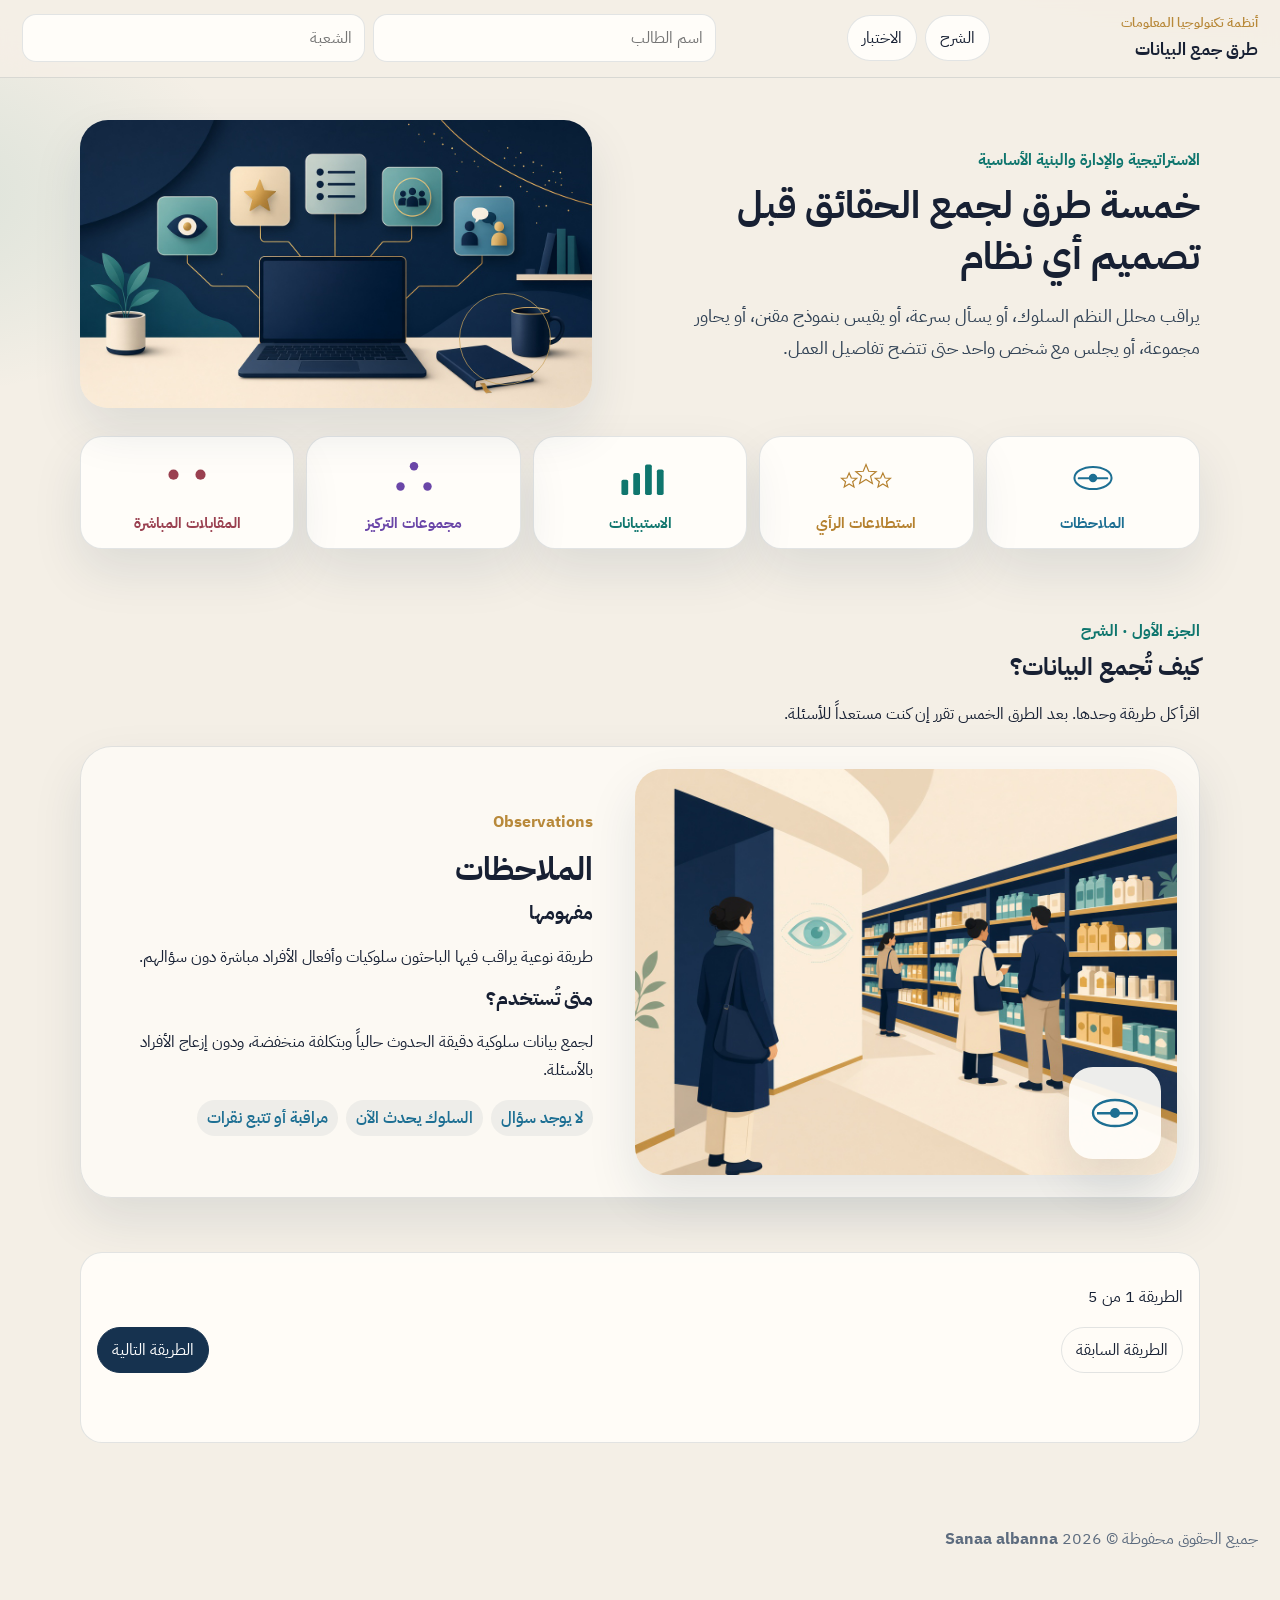
==== commit f34489ab: "Replace the short practice compass with a button to the exam." ====
--- a/index.html
+++ b/index.html
@@ -18,7 +18,6 @@
     </a>
     <nav class="nav">
       <a href="#lesson" data-track="nav-lesson">الشرح</a>
-      <a href="#compass" data-track="nav-compass">بوصلة التمييز</a>
       <a href="#exam" data-track="nav-exam">الاختبار</a>
     </nav>
     <form class="who" id="who">
@@ -214,13 +213,8 @@
       </div>
     </section>
 
-    <section class="compass wrap" id="compass" hidden>
-      <div class="section-head">
-        <p class="kicker">تدريب قصير</p>
-        <h2>بوصلة التمييز</h2>
-        <p>أجب عن الأسئلة ليظهر اسم الطريقة. هذا تدريب قبل الاختبار، ويمكنك إعادته كما تشاء.</p>
-      </div>
-      <div class="compass-card" id="compass-card"></div>
+    <section class="to-exam wrap" id="to-exam" hidden>
+      <button class="btn primary" id="go-exam" type="button" data-track="go-exam">انتقل إلى الاختبار</button>
     </section>
 
     <section class="exam-wrap wrap" id="exam" hidden>
--- a/css/style.css
+++ b/css/style.css
@@ -215,14 +215,15 @@
 .panel.poll { border-top: 6px solid var(--poll); }
 .panel.quest { border-top: 6px solid var(--quest); }
 
-.compass-card, .qcard, .gate, .result {
+.to-exam { text-align: center; padding: 8px 0 40px; }
+.to-exam .btn { min-width: 240px; padding: 14px 28px; font-size: 1.12rem; }
+.qcard, .gate, .result {
   background: var(--paper);
   border: 1px solid var(--line);
   border-radius: 30px;
   box-shadow: var(--shadow);
   padding: 22px;
 }
-.compass { padding-bottom: 30px; }
 .yesno { display: flex; gap: 10px; margin-top: 16px; }
 .choice-list { display: grid; gap: 10px; margin: 16px 0; }
 .choice {
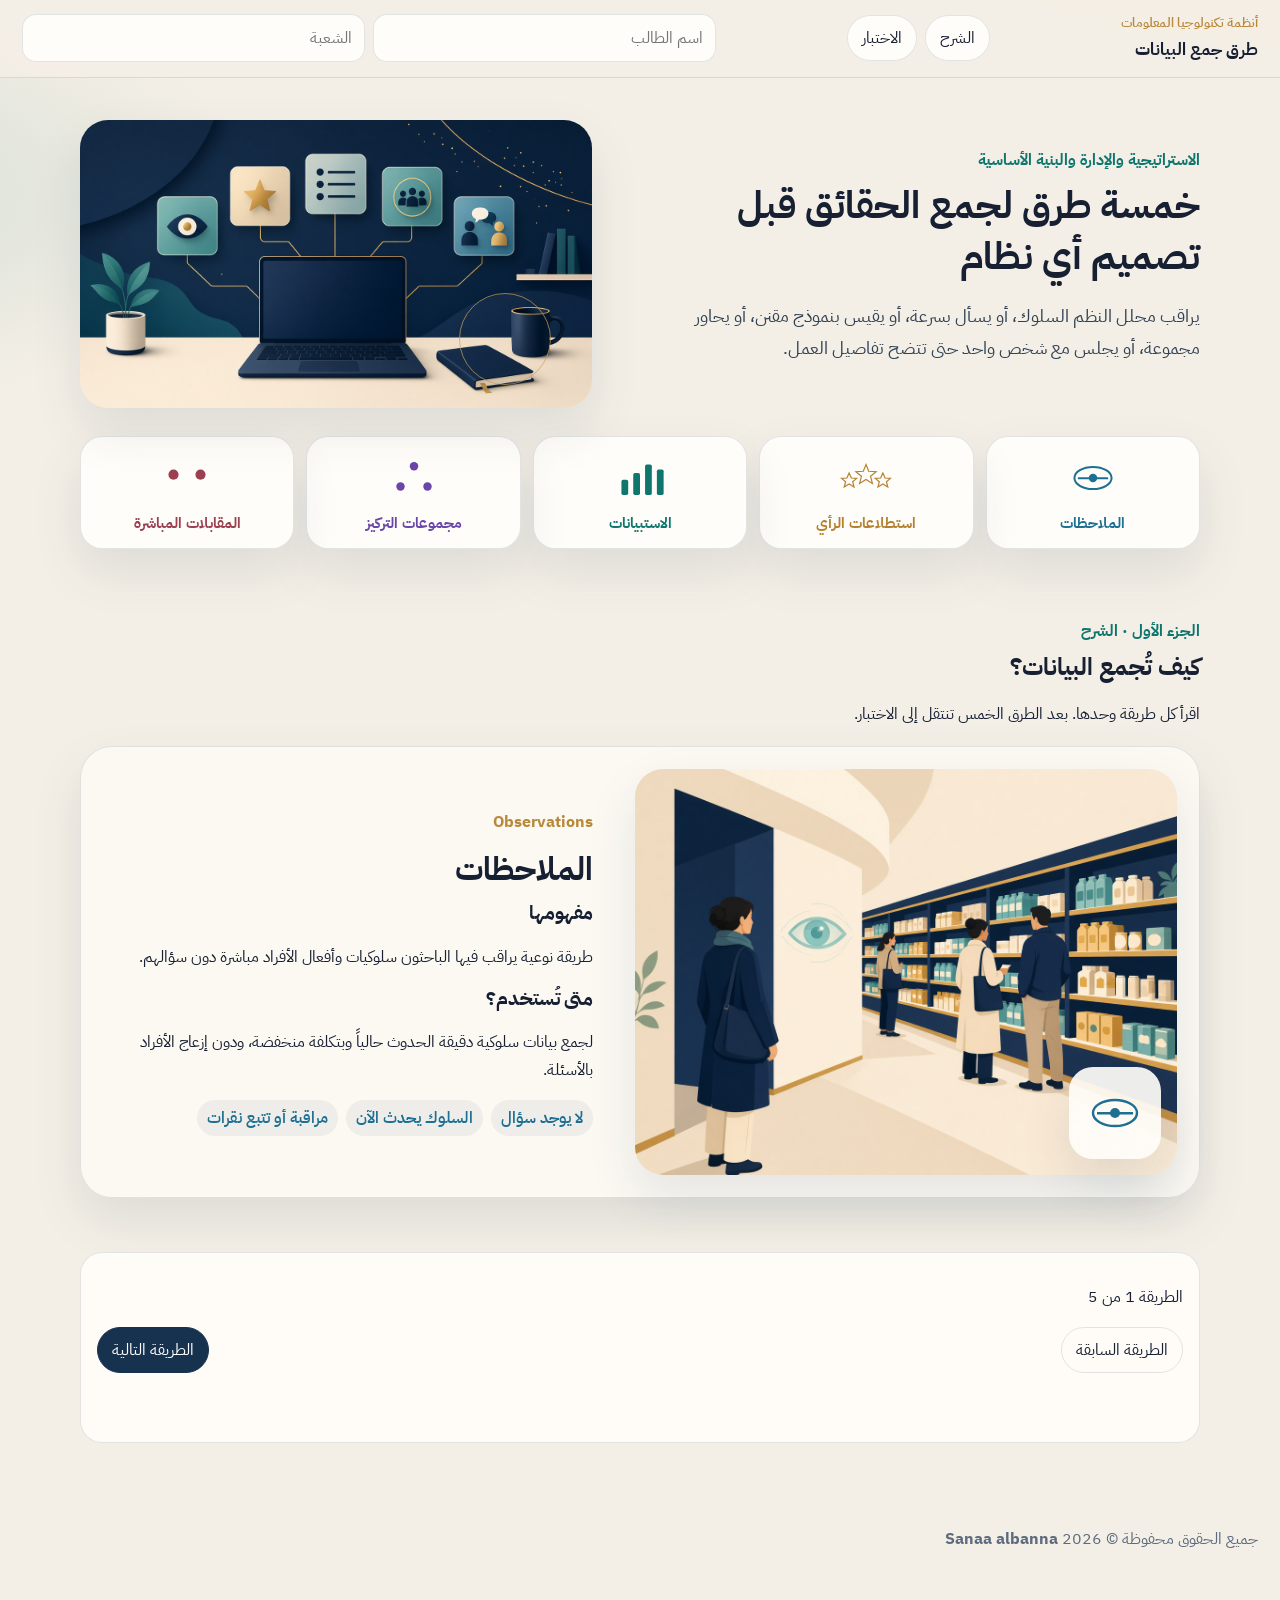
==== commit 22a6fa81: "Remove the readiness question so students go straight to the exam button." ====
--- a/index.html
+++ b/index.html
@@ -67,7 +67,7 @@
       <div class="section-head">
         <p class="kicker">الجزء الأول · الشرح</p>
         <h2>كيف تُجمع البيانات؟</h2>
-        <p>اقرأ كل طريقة وحدها. بعد الطرق الخمس تقرر إن كنت مستعداً للأسئلة.</p>
+        <p>اقرأ كل طريقة وحدها. بعد الطرق الخمس تنتقل إلى الاختبار.</p>
       </div>
 
       <article class="method" id="m-observation" style="--c:#1d6f93">
@@ -192,15 +192,6 @@
     </section>
 
     <section class="ready wrap" id="ready" hidden>
-      <div class="gate">
-        <p class="kicker">بعد قراءة الطرق الخمس</p>
-        <h2>هل أنت مستعد؟</h2>
-        <p>هل أنت مستعد للإجابة عن أسئلة تتعلق بجمع البيانات؟ خذ وقتك في قراءة المعلومات والتركيز عليها قبل أن تبدأ.</p>
-        <div class="yesno">
-          <button class="btn primary" id="ready-yes" type="button" data-track="ready-yes">نعم، أنا مستعد</button>
-          <button class="btn" id="ready-no" type="button" data-track="ready-no">لا، أراجع الطرق مرة أخرى</button>
-        </div>
-      </div>
       <div class="split">
         <article class="panel poll">
           <h3>استطلاع الرأي</h3>
